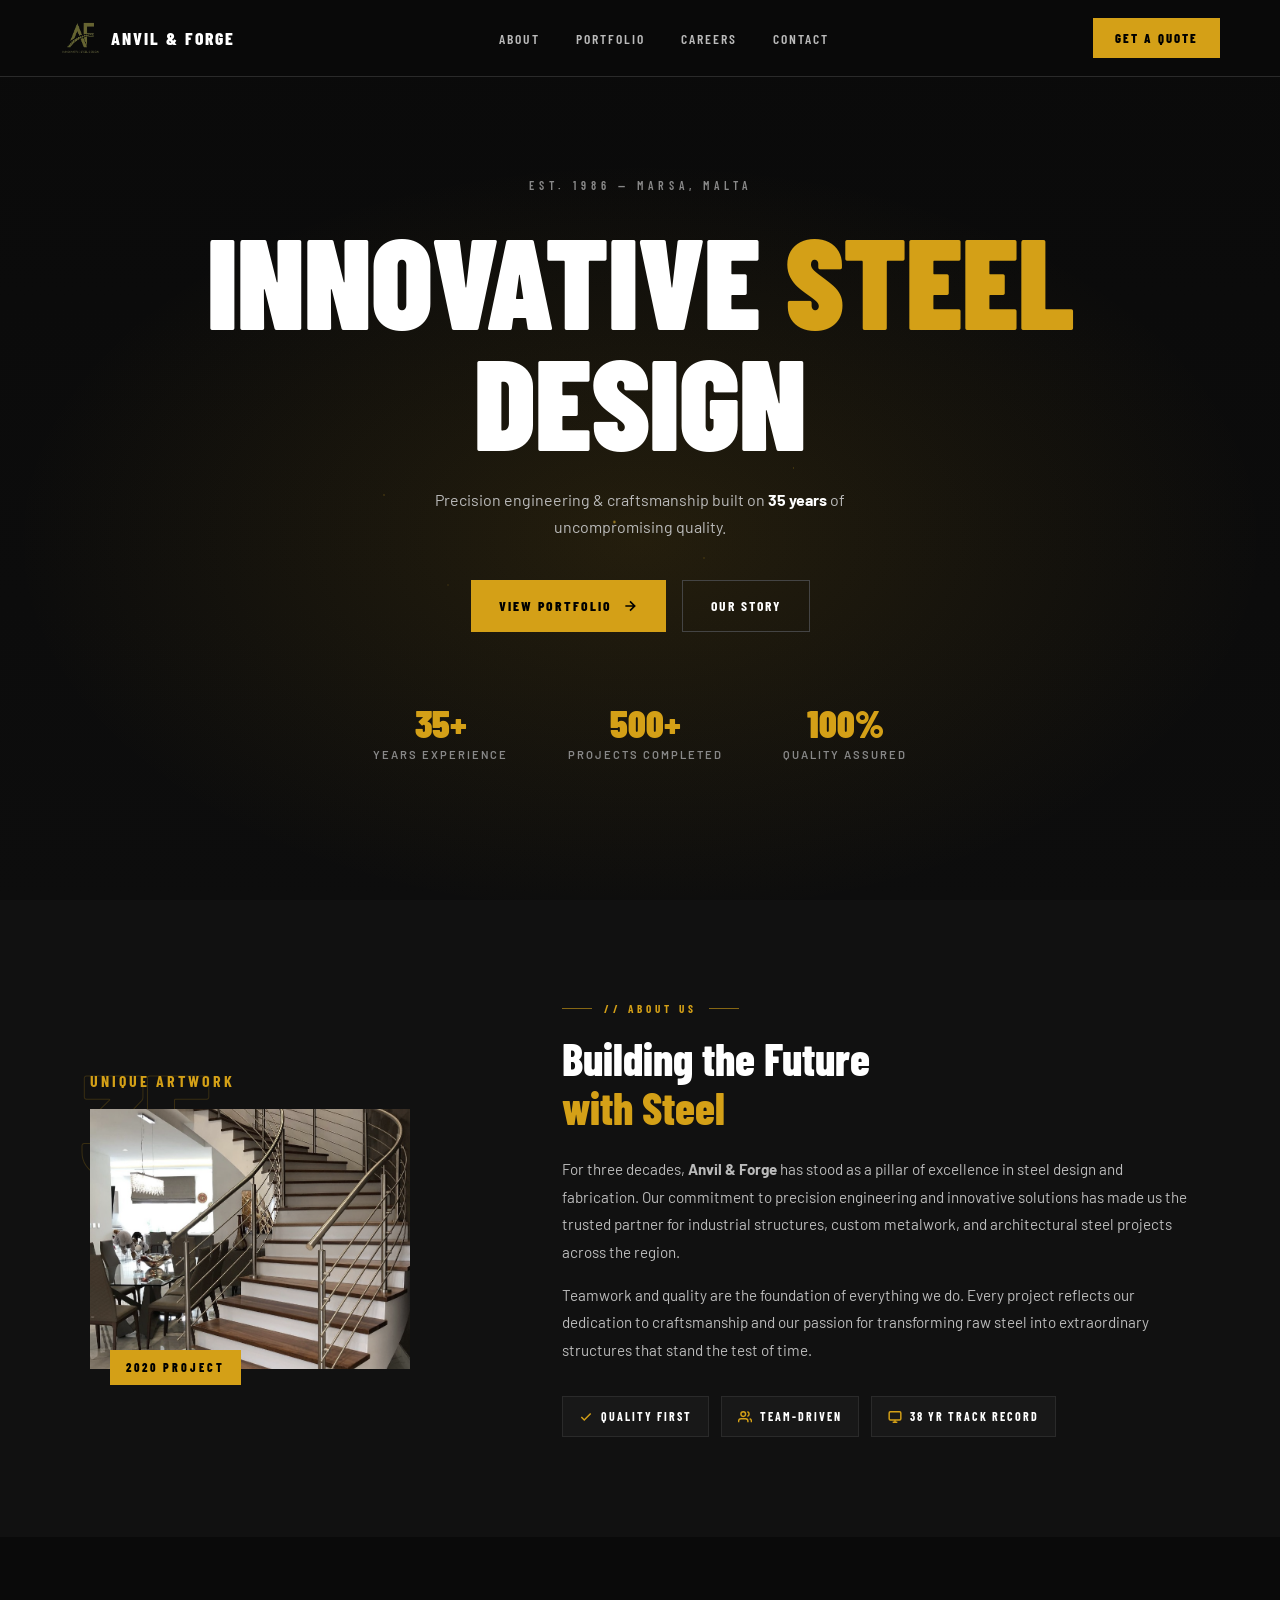
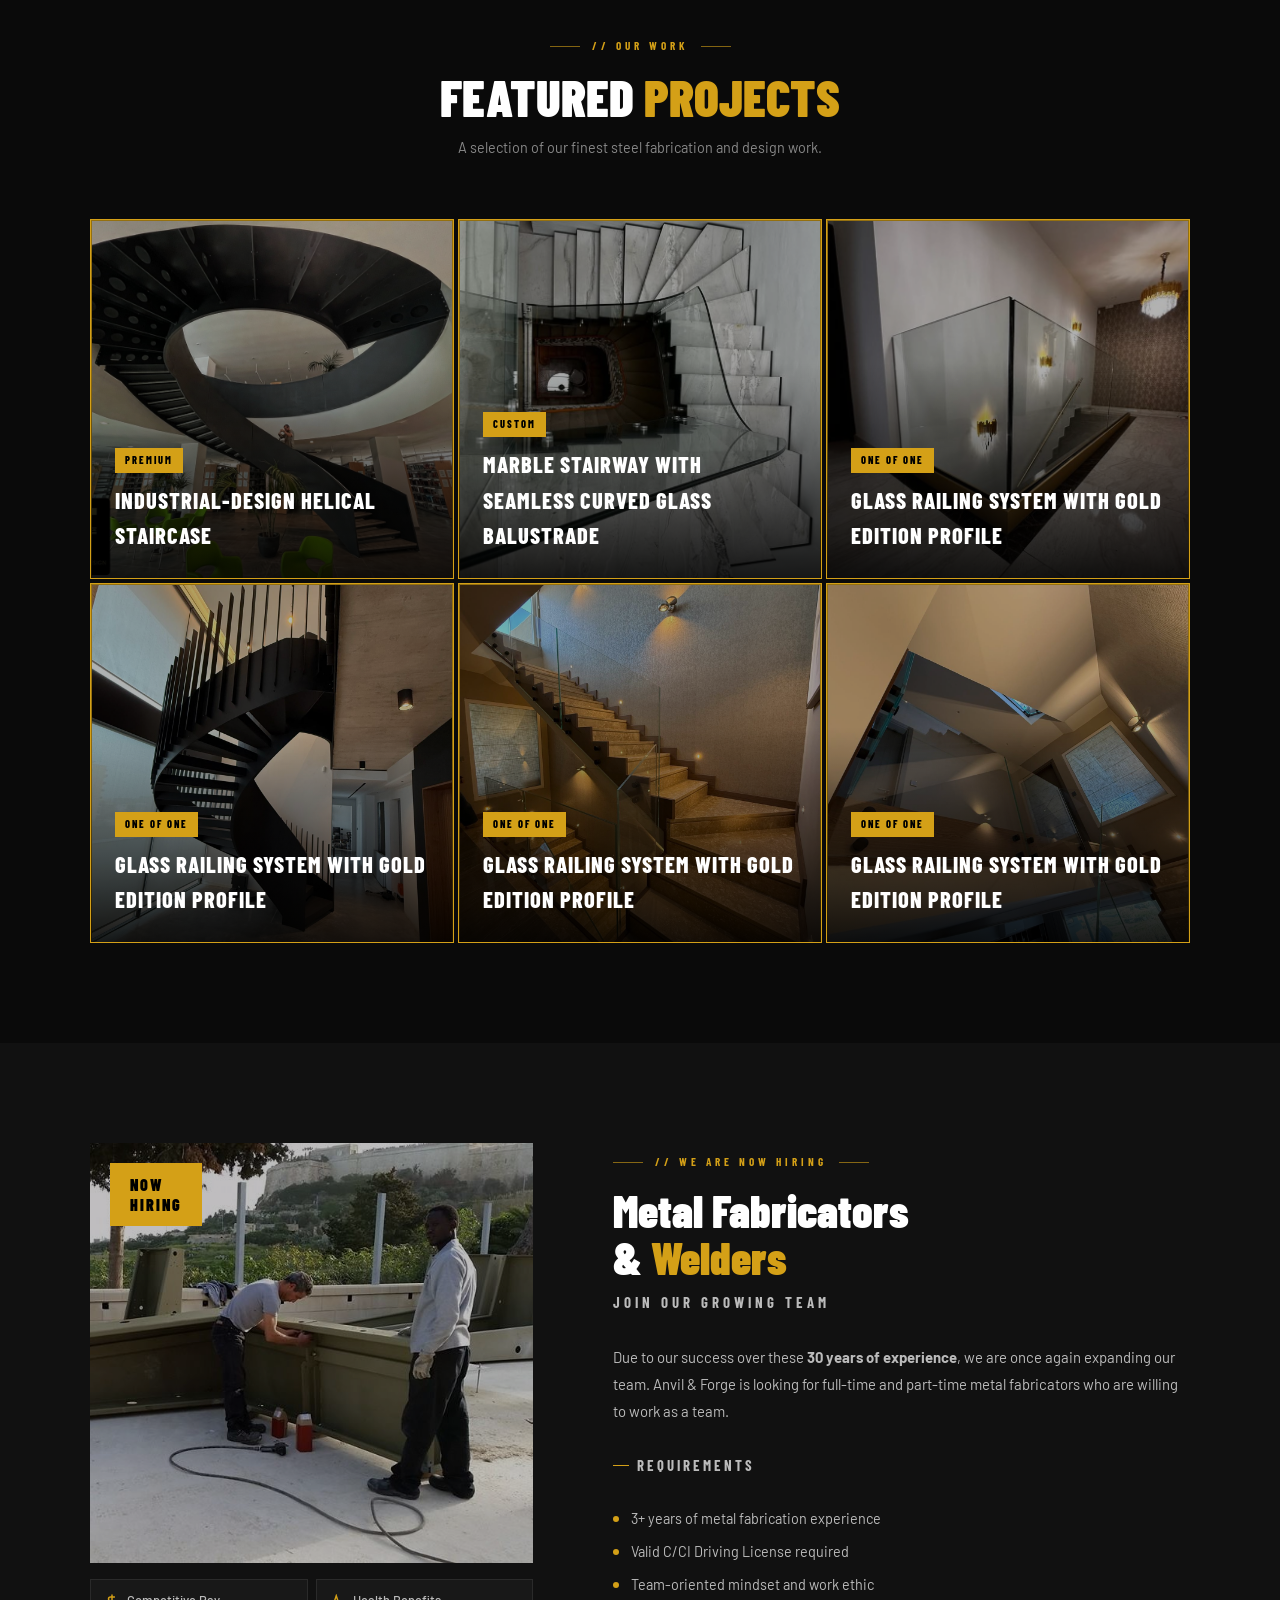
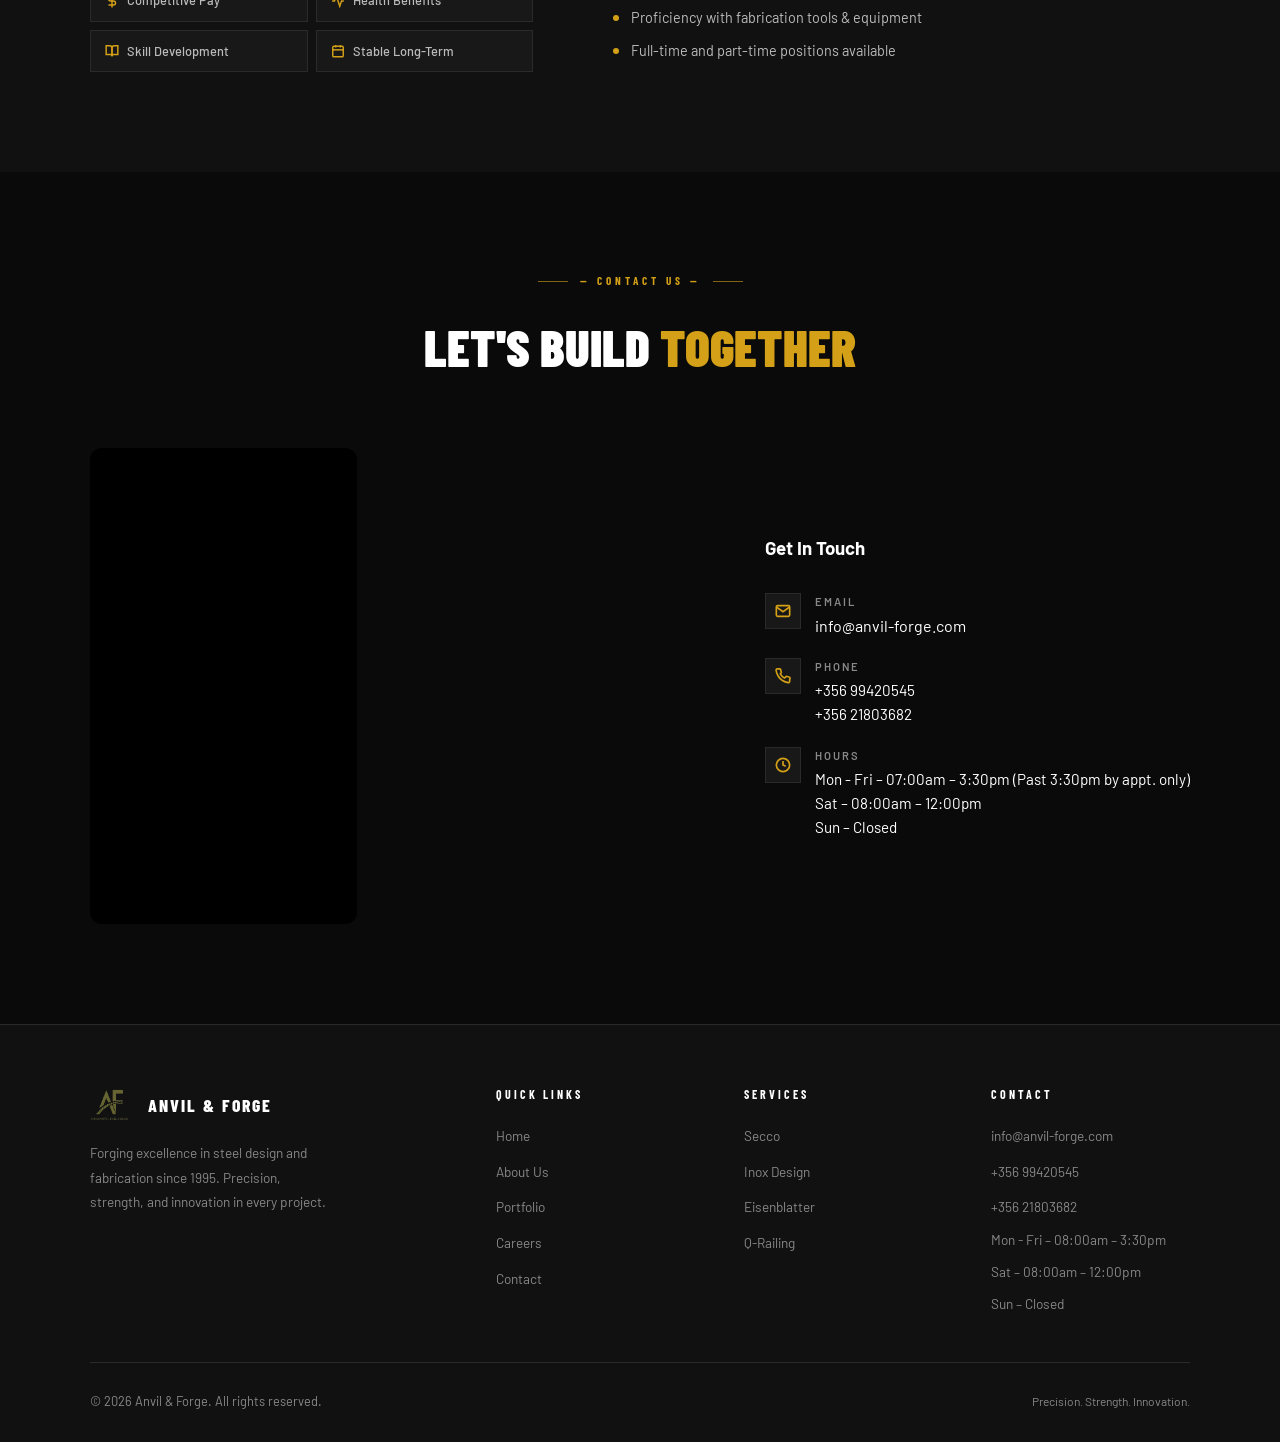
==== anvil-forge.html @ 97417d93 "Primer commit" ====
<!DOCTYPE html>
<html lang="en">
<head>
  <meta charset="UTF-8" />
  <meta name="viewport" content="width=device-width, initial-scale=1.0"/>
  <title>Anvil & Forge</title>
  <link href="https://fonts.googleapis.com/css2?family=Barlow+Condensed:wght@400;600;700;800;900&family=Barlow:wght@300;400;500;600&display=swap" rel="stylesheet"/>
  <link rel="stylesheet" href="styles.css">
   <link rel="icon" type="image/png" href="images/logo2.png"> 
</head>
<body>

<!-- NAV -->
<nav>
  <a href="#" class="nav-logo">
    <img src="images/anvil_pfp.png" alt="Logo" style="height: 40px; width: auto; vertical-align: left; margin-left: 1px;">
    Anvil &amp; Forge
  </a>
  <ul class="nav-links">
    <li><a href="#about">About</a></li>
    <li><a href="#portfolio">Portfolio</a></li>
    <li><a href="#careers">Careers</a></li>
    <li><a href="#contact">Contact</a></li>
  </ul>
  <a href="#contact" class="btn-quote">Get a Quote</a>
</nav>

<!-- HERO -->
<section class="hero" id="home">
  <div class="hero-bg"></div>
  <p class="hero-est">EST. 1986 — MARSA, MALTA</p>  
  <h1>Innovative <span>Steel</span><br>Design</h1>
  <p class="hero-sub">Precision engineering &amp; craftsmanship built on <strong>35 years</strong> of uncompromising quality.</p>
  <div class="hero-ctas">
    <a href="#portfolio" class="btn-primary">
      View Portfolio
      <svg width="16" height="16" viewBox="0 0 24 24" fill="none" stroke="currentColor" stroke-width="2.5"><path d="M5 12h14M12 5l7 7-7 7"/></svg>
    </a>
    <a href="#about" class="btn-secondary">Our Story</a>
  </div>
  <div class="hero-stats">
    <div class="stat">
      <div class="stat-num">35+</div>
      <div class="stat-label">Years Experience</div>
    </div>
    <div class="stat">
      <div class="stat-num">500+</div>
      <div class="stat-label">Projects Completed</div>
    </div>
    <div class="stat">
      <div class="stat-num">100%</div>
      <div class="stat-label">Quality Assured</div>
    </div>
  </div>
</section>

<!-- ABOUT -->
<section class="about" id="about">
  <div class="about-inner">
    <div class="about-left">
      <div class="about-years">35</div>
      <p class="about-label">Unique Artwork</p>
      <div class="about-img-wrap">
        <img src="images/projects/5.jpg" alt="Steel fabrication workshop"/>
        <div class="about-est-badge">2020 Project </div>
      </div>
    </div>
    <div class="about-right">
      <div class="section-tag">// About Us</div>
      <h2>Building the Future<br><span>with Steel</span></h2>
      <p>For three decades, <strong>Anvil &amp; Forge</strong> has stood as a pillar of excellence in steel design and fabrication. Our commitment to precision engineering and innovative solutions has made us the trusted partner for industrial structures, custom metalwork, and architectural steel projects across the region.</p>
      <p>Teamwork and quality are the foundation of everything we do. Every project reflects our dedication to craftsmanship and our passion for transforming raw steel into extraordinary structures that stand the test of time.</p>
      <div class="about-pills">
        <div class="pill">
          <svg width="14" height="14" viewBox="0 0 24 24" fill="none" stroke="currentColor" stroke-width="2.5"><polyline points="20 6 9 17 4 12"/></svg>
          Quality First
        </div>
        <div class="pill">
          <svg width="14" height="14" viewBox="0 0 24 24" fill="none" stroke="currentColor" stroke-width="2.5"><path d="M17 21v-2a4 4 0 0 0-4-4H5a4 4 0 0 0-4 4v2"/><circle cx="9" cy="7" r="4"/><path d="M23 21v-2a4 4 0 0 0-3-3.87M16 3.13a4 4 0 0 1 0 7.75"/></svg>
          Team-Driven
        </div>
        <div class="pill">
          <svg width="14" height="14" viewBox="0 0 24 24" fill="none" stroke="currentColor" stroke-width="2.5"><rect x="2" y="3" width="20" height="14" rx="2"/><path d="M8 21h8M12 17v4"/></svg>
          38 Yr Track Record
        </div>
      </div>
    </div>
  </div>
</section>

<!-- PORTFOLIO -->
<section class="portfolio" id="portfolio">
  <div class="portfolio-header">
    <div class="section-tag" style="justify-content:center;">// Our Work</div>
    <h2>Featured <span>Projects</span></h2>
    <p>A selection of our finest steel fabrication and design work.</p>
  </div>
  <div class="portfolio-grid">

    <div class="port-card">
      <div class="port-card-inner">
        <div class="port-front">
          <img src="images/projects/1.jpg" alt="Industrial Structures"/>
          <div class="port-overlay">
            <span class="port-tag">Premium</span>
            <div class="port-title">Industrial-Design Helical Staircase</div>
          </div>
        </div>
        <div class="port-back">
          <img class="port-back-bg" src="images/projects/1.jpg" alt=""/>
          <span class="port-back-tag">Premium</span>
          <div class="port-back-line"></div>
          <div class="port-back-title">Helical Staircase</div>
          <p class="port-back-desc">Industrial-design helical staircase crafted with precision steel and a brushed finish. Completed in 2022.</p>
        </div>
      </div>
    </div>

    <div class="port-card">
      <div class="port-card-inner">
        <div class="port-front">
          <img src="images/projects/2.jpg" alt="Custom Metalwork"/>
          <div class="port-overlay">
            <span class="port-tag">Custom</span>
            <div class="port-title">Marble Stairway with Seamless Curved Glass Balustrade</div>
          </div>
        </div>
        <div class="port-back">
          <img class="port-back-bg" src="images/projects/2.jpg" alt=""/>
          <span class="port-back-tag">Custom</span>
          <div class="port-back-line"></div>
          <div class="port-back-title">Marble Stairway</div>
          <p class="port-back-desc">Seamless curved glass balustrade paired with a marble stairway. A bespoke piece designed for a private residence.</p>
        </div>
      </div>
    </div>

    <div class="port-card">
      <div class="port-card-inner">
        <div class="port-front">
          <img src="images/projects/3.jpg" alt="Architectural Steel"/>
          <div class="port-overlay">
            <span class="port-tag">One of one</span>
            <div class="port-title">Glass Railing System with Gold Edition Profile</div>
          </div>
        </div>
        <div class="port-back">
          <img class="port-back-bg" src="images/projects/3.jpg" alt=""/>
          <span class="port-back-tag">One of one</span>
          <div class="port-back-line"></div>
          <div class="port-back-title">Gold Edition Railing</div>
          <p class="port-back-desc">Exclusive glass railing system featuring a gold edition profile. One of a kind, designed and fabricated in-house.</p>
        </div>
      </div>
    </div>

    <div class="port-card">
      <div class="port-card-inner">
        <div class="port-front">
          <img src="images/projects/7.jpeg" alt="Architectural Steel"/>
          <div class="port-overlay">
            <span class="port-tag">One of one</span>
            <div class="port-title">Glass Railing System with Gold Edition Profile</div>
          </div>
        </div>
        <div class="port-back">
          <img class="port-back-bg" src="images/projects/7.jpeg" alt=""/>
          <span class="port-back-tag">One of one</span>
          <div class="port-back-line"></div>
          <div class="port-back-title">Gold Edition Railing</div>
          <p class="port-back-desc">Exclusive glass railing system featuring a gold edition profile. One of a kind, designed and fabricated in-house.</p>
        </div>
      </div>
    </div>

    <div class="port-card">
      <div class="port-card-inner">
        <div class="port-front">
          <img src="images/projects/8.jpeg" alt="Architectural Steel"/>
          <div class="port-overlay">
            <span class="port-tag">One of one</span>
            <div class="port-title">Glass Railing System with Gold Edition Profile</div>
          </div>
        </div>
        <div class="port-back">
          <img class="port-back-bg" src="images/projects/8.jpeg" alt=""/>
          <span class="port-back-tag">One of one</span>
          <div class="port-back-line"></div>
          <div class="port-back-title">Gold Edition Railing</div>
          <p class="port-back-desc">Exclusive glass railing system featuring a gold edition profile. One of a kind, designed and fabricated in-house.</p>
        </div>
      </div>
    </div>

    <div class="port-card">
      <div class="port-card-inner">
        <div class="port-front">
          <img src="images/projects/9.jpeg" alt="Architectural Steel"/>
          <div class="port-overlay">
            <span class="port-tag">One of one</span>
            <div class="port-title">Glass Railing System with Gold Edition Profile</div>
          </div>
        </div>
        <div class="port-back">
          <img class="port-back-bg" src="images/projects/9.jpeg" alt=""/>
          <span class="port-back-tag">One of one</span>
          <div class="port-back-line"></div>
          <div class="port-back-title">Gold Edition Railing</div>
          <p class="port-back-desc">Exclusive glass railing system featuring a gold edition profile. One of a kind, designed and fabricated in-house.</p>
        </div>
      </div>
    </div>

  </div>
</section>

<!-- CAREERS -->
<section class="careers" id="careers">
  <div class="careers-inner">
    <div>
      <div class="careers-img-wrap">
        <div class="now-hiring-badge">Now<br>Hiring</div>
        <img src="images/projects/4.jpg" alt="Welding"/>
      </div>
      <div class="careers-perks">
        <div class="perk">
          <svg width="14" height="14" viewBox="0 0 24 24" fill="none" stroke="currentColor" stroke-width="2.5"><line x1="12" y1="1" x2="12" y2="23"/><path d="M17 5H9.5a3.5 3.5 0 0 0 0 7h5a3.5 3.5 0 0 1 0 7H6"/></svg>
          Competitive Pay
        </div>
        <div class="perk">
          <svg width="14" height="14" viewBox="0 0 24 24" fill="none" stroke="currentColor" stroke-width="2.5"><path d="M22 12h-4l-3 9L9 3l-3 9H2"/></svg>
          Health Benefits
        </div>
        <div class="perk">
          <svg width="14" height="14" viewBox="0 0 24 24" fill="none" stroke="currentColor" stroke-width="2.5"><path d="M2 3h6a4 4 0 0 1 4 4v14a3 3 0 0 0-3-3H2z"/><path d="M22 3h-6a4 4 0 0 0-4 4v14a3 3 0 0 1 3-3h7z"/></svg>
          Skill Development
        </div>
        <div class="perk">
          <svg width="14" height="14" viewBox="0 0 24 24" fill="none" stroke="currentColor" stroke-width="2.5"><rect x="3" y="4" width="18" height="18" rx="2"/><line x1="16" y1="2" x2="16" y2="6"/><line x1="8" y1="2" x2="8" y2="6"/><line x1="3" y1="10" x2="21" y2="10"/></svg>
          Stable Long-Term
        </div>
      </div>
    </div>
    <div class="careers-right">
      <div class="section-tag">// We Are Now Hiring</div>
      <h2>Metal Fabricators<br>&amp; <span>Welders</span></h2>
      <p class="careers-sub">Join Our Growing Team</p>
      <p>Due to our success over these <strong>30 years of experience</strong>, we are once again expanding our team. Anvil &amp; Forge is looking for full-time and part-time metal fabricators who are willing to work as a team.</p>
      <p class="req-title">Requirements</p>
      <ul class="req-list">
        <li>3+ years of metal fabrication experience</li>
        <li>Valid C/CI Driving License required</li>
        <li>Team-oriented mindset and work ethic</li>
        <li>Proficiency with fabrication tools &amp; equipment</li>
        <li>Full-time and part-time positions available</li>
      </ul>
    </div>
  </div>
</section>

<!-- CONTACT -->
<section class="contact" id="contact">
  <div class="contact-header">
    <div class="section-tag" style="justify-content:center;">— Contact Us —</div>
    <h2>Let's Build <span>Together</span></h2>
  </div>
  <div class="contact-inner">
    <div class="contact-img-wrap">
      <div style="background-color:#000; border-radius:12px; overflow:hidden; width:267px; height:476px;">
        <iframe src="https://www.facebook.com/plugins/video.php?height=476&href=https%3A%2F%2Fwww.facebook.com%2Finnovativesteeldesign%2Fvideos%2F1361359521542701%2F&show_text=false&width=267&t=0"
          width="267" height="476"
          style="border:none;overflow:hidden;display:block;"
          scrolling="no" frameborder="0"
          allowfullscreen="true"
          allow="autoplay; clipboard-write; encrypted-media; picture-in-picture; web-share">
        </iframe>
      </div>
    </div>

    <div class="location">
      <iframe src="https://www.google.com/maps/embed?pb=!1m18!1m12!1m3!1d3233.099924866024!2d14.493805775763667!3d35.87106801952251!2m3!1f0!2f0!3f0!3m2!1i1024!2i768!4f13.1!3m3!1m2!1s0x130e5aeb501653ad%3A0xe73991076f872636!2sAnvil%20%26%20forge!5e0!3m2!1ses!2ses!4v1776933687956!5m2!1ses!2ses"
        allowfullscreen="" loading="lazy" referrerpolicy="no-referrer-when-downgrade">
      </iframe>
    </div>

    <div class="contact-left">
      <h3>Get In Touch</h3>
      <div class="contact-items">

        <div class="contact-item">
          <div class="contact-icon">
            <svg width="16" height="16" viewBox="0 0 24 24" fill="none" stroke="currentColor" stroke-width="2.5"><path d="M4 4h16c1.1 0 2 .9 2 2v12c0 1.1-.9 2-2 2H4c-1.1 0-2-.9-2-2V6c0-1.1.9-2 2-2z"/><polyline points="22,6 12,13 2,6"/></svg>
          </div>
          <div>
            <div class="contact-detail-label">Email</div>
            <a href="mailto:info@anvil-forge.com" style="color:inherit; text-decoration:none;">info@anvil-forge.com</a>
          </div>
        </div>

        <div class="contact-item">
          <div class="contact-icon">
            <svg width="16" height="16" viewBox="0 0 24 24" fill="none" stroke="currentColor" stroke-width="2.5"><path d="M22 16.92v3a2 2 0 0 1-2.18 2 19.79 19.79 0 0 1-8.63-3.07A19.5 19.5 0 0 1 4.69 12a19.79 19.79 0 0 1-3.07-8.67A2 2 0 0 1 3.6 1.2h3a2 2 0 0 1 2 1.72c.127.96.361 1.903.7 2.81a2 2 0 0 1-.45 2.11L7.91 8.78a16 16 0 0 0 6.29 6.29l1.85-1.85a2 2 0 0 1 2.11-.45c.907.339 1.85.573 2.81.7A2 2 0 0 1 22 16.92z"/></svg>
          </div>
          <div>
            <div class="contact-detail-label">Phone</div>
            <div class="contact-detail-val">+356 99420545</div>
            <div class="contact-detail-val">+356 21803682</div>
          </div>
        </div>

        <div class="contact-item">
          <div class="contact-icon">
            <svg width="16" height="16" viewBox="0 0 24 24" fill="none" stroke="currentColor" stroke-width="2.5"><circle cx="12" cy="12" r="10"/><polyline points="12 6 12 12 16 14"/></svg>
          </div>
          <div>
            <div class="contact-detail-label">Hours</div>
            <div class="contact-detail-val">
              <p>Mon - Fri – 07:00am – 3:30pm <span style="white-space:nowrap;">(Past 3:30pm by appt. only)</span></p>
              <p>Sat – 08:00am – 12:00pm</p>
              <p>Sun – Closed</p>
            </div>
          </div>
        </div>

      </div>
    </div>
  </div>
</section>

<!-- FOOTER -->
<footer>
  <div class="footer-grid">
    <div class="footer-brand">
      <a href="#" class="nav-logo">
        <img src="images/anvil_pfp.png" alt="Logo" style="height: 40px; width: auto; vertical-align: middle; margin-right: 8px;">
        Anvil &amp; Forge
      </a>
      <p>Forging excellence in steel design and fabrication since 1995. Precision, strength, and innovation in every project.</p>
    </div>
    <div class="footer-col">
      <h4>Quick Links</h4>
      <ul>
        <li><a href="#home">Home</a></li>
        <li><a href="#about">About Us</a></li>
        <li><a href="#portfolio">Portfolio</a></li>
        <li><a href="#careers">Careers</a></li>
        <li><a href="#contact">Contact</a></li>
      </ul>
    </div>
    <div class="footer-col">
      <h4>Services</h4>
      <ul>
        <li><a href="https://www.seccosistemi.com/it/" target="_blank">Secco</a></li>
        <li><a href="https://www.inoxdesign.eu/en/" target="_blank">Inox Design</a></li>
        <li><a href="https://www.eisenblaetter.de/en/" target="_blank">Eisenblatter</a></li>
        <li><a href="https://q-railing.com/es-es/" target="_blank">Q-Railing</a></li>
      </ul>
    </div>
    <div class="footer-col">
      <h4>Contact</h4>
      <ul>
        <li><a href="mailto:info@anvil-forge.com">info@anvil-forge.com</a></li>
        <li><a href="tel:99420545">+356 99420545</a></li>
        <li><a href="tel:21803682">+356 21803682</a></li>
        <p style="color:var(--gray); font-size:.85rem;">Mon - Fri – 08:00am – 3:30pm</p>
        <p style="color:var(--gray); font-size:.85rem;">Sat – 08:00am – 12:00pm</p>
        <p style="color:var(--gray); font-size:.85rem;">Sun – Closed</p>
      </ul>
    </div>
  </div>
  <div class="footer-bottom">
    <p>© 2026 Anvil &amp; Forge. All rights reserved.</p>
    <p style="color:var(--gray); font-size:.75rem;">Precision. Strength. Innovation.</p>
  </div>
</footer>

</body>
</html>
---- styles.css ----
*, *::before, *::after { box-sizing: border-box; margin: 0; padding: 0; }

    :root {
      --gold: #D4A017;
      --gold-light: #F0BB30;
      --bg: #0A0A0A;
      --bg2: #111111;
      --bg3: #181818;
      --white: #FFFFFF;
      --gray: #888888;
      --gray-light: #BBBBBB;
      --border: #2A2A2A;
    }

    html { scroll-behavior: smooth; }

    body {
      background: var(--bg);
      color: var(--white);
      font-family: 'Barlow', sans-serif;
      font-weight: 400;
      line-height: 1.6;
      overflow-x: hidden;
    }

    /* ── NAV ── */
    nav {
      position: fixed;
      top: 0; left: 0; right: 0;
      z-index: 100;
      display: flex;
      align-items: center;
      justify-content: space-between;
      padding: 18px 60px;
      background: rgba(10,10,10,0.92);
      backdrop-filter: blur(12px);
      border-bottom: 1px solid var(--border);
    }
    .nav-logo {
      display: flex;
      align-items: center;
      gap: 10px;
      font-family: 'Barlow Condensed', sans-serif;
      font-weight: 800;
      font-size: 1.1rem;
      letter-spacing: 2px;
      text-transform: uppercase;
      color: var(--white);
      text-decoration: none;
    }
    .nav-logo svg { color: var(--gold); }
    .nav-links {
      display: flex;
      align-items: center;
      gap: 36px;
      list-style: none;
    }
    .nav-links a {
      font-family: 'Barlow Condensed', sans-serif;
      font-size: 0.85rem;
      font-weight: 600;
      letter-spacing: 2px;
      text-transform: uppercase;
      color: var(--gray-light);
      text-decoration: none;
      transition: color .2s;
    }
    .nav-links a:hover { color: var(--gold); }
    .btn-quote {
      background: var(--gold);
      color: #000;
      font-family: 'Barlow Condensed', sans-serif;
      font-weight: 800;
      font-size: 0.8rem;
      letter-spacing: 2px;
      text-transform: uppercase;
      padding: 10px 22px;
      border: none;
      cursor: pointer;
      text-decoration: none;
      transition: background .2s, transform .15s;
    }
    .btn-quote:hover { background: var(--gold-light); transform: translateY(-1px); }

    /* ── HERO ── */
    .hero {
      position: relative;
      min-height: 100vh;
      display: flex;
      flex-direction: column;
      align-items: center;
      justify-content: center;
      text-align: center;
      padding: 120px 40px 80px;
      overflow: hidden;
    }
    .hero-bg {
      position: absolute;
      inset: 0;
      background:
        radial-gradient(ellipse 70% 60% at 50% 60%, rgba(212,160,23,0.12) 0%, transparent 70%),
        linear-gradient(180deg, #0a0a0a 0%, #0d0d0d 100%);
    }
    /* sparks / decorative lines */
    .hero-bg::after {
      content: '';
      position: absolute;
      inset: 0;
      background-image:
        radial-gradient(circle 1px at 30% 55%, rgba(212,160,23,.5) 0%, transparent 100%),
        radial-gradient(circle 1px at 55% 62%, rgba(212,160,23,.4) 0%, transparent 100%),
        radial-gradient(circle 2px at 48% 58%, rgba(255,200,50,.7) 0%, transparent 100%),
        radial-gradient(circle 1px at 35% 65%, rgba(212,160,23,.3) 0%, transparent 100%),
        radial-gradient(circle 1px at 62% 52%, rgba(212,160,23,.4) 0%, transparent 100%);
      animation: sparks 3s ease-in-out infinite alternate;
    }
    @keyframes sparks {
      from { opacity: .6; }
      to   { opacity: 1; }
    }
    .hero-est {
      position: relative;
      font-family: 'Barlow Condensed', sans-serif;
      font-size: 0.75rem;
      font-weight: 600;
      letter-spacing: 5px;
      text-transform: uppercase;
      color: var(--gray);
      margin-bottom: 24px;
    }
    .hero h1 {
      position: relative;
      font-family: 'Barlow Condensed', sans-serif;
      font-weight: 900;
      font-size: clamp(4rem, 10vw, 8rem);
      line-height: .95;
      text-transform: uppercase;
      letter-spacing: -1px;
      margin-bottom: 24px;
    }
    .hero h1 span { color: var(--gold); }
    .hero-sub {
      position: relative;
      max-width: 420px;
      font-size: 1rem;
      color: var(--gray-light);
      line-height: 1.7;
      margin-bottom: 40px;
    }
    .hero-sub strong { color: var(--white); }
    .hero-ctas {
      position: relative;
      display: flex;
      gap: 16px;
      flex-wrap: wrap;
      justify-content: center;
    }
    .btn-primary {
      display: inline-flex;
      align-items: center;
      gap: 10px;
      background: var(--gold);
      color: #000;
      font-family: 'Barlow Condensed', sans-serif;
      font-weight: 800;
      font-size: 0.85rem;
      letter-spacing: 2px;
      text-transform: uppercase;
      padding: 14px 28px;
      text-decoration: none;
      transition: background .2s, transform .15s;
    }
    .btn-primary:hover { background: var(--gold-light); transform: translateY(-2px); }
    .btn-secondary {
      display: inline-flex;
      align-items: center;
      gap: 10px;
      background: transparent;
      color: var(--white);
      font-family: 'Barlow Condensed', sans-serif;
      font-weight: 700;
      font-size: 0.85rem;
      letter-spacing: 2px;
      text-transform: uppercase;
      padding: 14px 28px;
      border: 1px solid #444;
      text-decoration: none;
      transition: border-color .2s, color .2s;
    }
    .btn-secondary:hover { border-color: var(--gold); color: var(--gold); }
    .hero-stats {
      position: relative;
      display: flex;
      gap: 60px;
      margin-top: 72px;
      flex-wrap: wrap;
      justify-content: center;
    }
    .stat { text-align: center; }
    .stat-num {
      font-family: 'Barlow Condensed', sans-serif;
      font-size: 2.4rem;
      font-weight: 900;
      color: var(--gold);
      line-height: 1;
    }
    .stat-label {
      font-size: 0.7rem;
      font-weight: 600;
      letter-spacing: 2px;
      text-transform: uppercase;
      color: var(--gray);
      margin-top: 4px;
    }

    /* ── SECTION HELPERS ── */
    section { padding: 100px 60px; }
    .section-tag {
      font-family: 'Barlow Condensed', sans-serif;
      font-size: 0.7rem;
      font-weight: 700;
      letter-spacing: 4px;
      text-transform: uppercase;
      color: var(--gold);
      display: flex;
      align-items: center;
      gap: 12px;
      margin-bottom: 16px;
    }
    .section-tag::before,
    .section-tag::after {
      content: '';
      display: block;
      width: 30px;
      height: 1px;
      background: var(--gold);
      opacity: .6;
    }

    /* ── ABOUT ── */
    .about { background: var(--bg2); }
    .about-inner {
      max-width: 1100px;
      margin: 0 auto;
      display: grid;
      grid-template-columns: 1fr 1.6fr;
      gap: 80px;
      align-items: center;
    }
    .about-left { position: relative; }
    .about-years {
      font-family: 'Barlow Condensed', sans-serif;
      font-size: 9rem;
      font-weight: 900;
      color: transparent;
      -webkit-text-stroke: 1px var(--gold);
      opacity: .2;
      line-height: 1;
      position: absolute;
      top: -20px;
      left: -10px;
    }
    .about-label {
      font-family: 'Barlow Condensed', sans-serif;
      font-size: 1rem;
      font-weight: 700;
      letter-spacing: 3px;
      text-transform: uppercase;
      color: var(--gold);
      position: relative;
      z-index: 1;
    }
    .about-img-wrap {
      margin-top: 16px;
      position: relative;
      z-index: 1;
    }
    .about-img-wrap img {
      width: 100%;
      max-width: 320px;
      height: 260px;
      object-fit: cover;
      filter: grayscale(30%);
      display: block;
    }
    .about-est-badge {
      position: absolute;
      bottom: -16px;
      left: 20px;
      background: var(--gold);
      color: #000;
      font-family: 'Barlow Condensed', sans-serif;
      font-weight: 800;
      font-size: 0.75rem;
      letter-spacing: 3px;
      text-transform: uppercase;
      padding: 8px 16px;
    }
    .about-right h2 {
      font-family: 'Barlow Condensed', sans-serif;
      font-size: 2.8rem;
      font-weight: 800;
      line-height: 1.1;
      margin-bottom: 24px;
    }
    .about-right h2 span { color: var(--gold); }
    .about-right p {
      color: var(--gray-light);
      font-size: 0.95rem;
      margin-bottom: 16px;
      line-height: 1.8;
    }
    .about-pills {
      display: flex;
      gap: 12px;
      margin-top: 32px;
      flex-wrap: wrap;
    }
    .pill {
      display: flex;
      align-items: center;
      gap: 8px;
      background: var(--bg3);
      border: 1px solid var(--border);
      padding: 10px 16px;
      font-family: 'Barlow Condensed', sans-serif;
      font-size: 0.75rem;
      font-weight: 700;
      letter-spacing: 2px;
      text-transform: uppercase;
      color: var(--white);
    }
    .pill svg { color: var(--gold); flex-shrink: 0; }

    /* ── PORTFOLIO ── */
    .portfolio { background: var(--bg); }
    .portfolio-header {
      text-align: center;
      max-width: 600px;
      margin: 0 auto 60px;
    }
    .portfolio-header h2 {
      font-family: 'Barlow Condensed', sans-serif;
      font-size: 3.2rem;
      font-weight: 900;
      line-height: 1;
      text-transform: uppercase;
    }
    .portfolio-header h2 span { color: var(--gold); }
    .portfolio-header p {
      color: var(--gray);
      font-size: 0.9rem;
      margin-top: 14px;
    }
    .portfolio-grid {
      max-width: 1100px;
      margin: 0 auto;
      display: grid;
      grid-template-columns: repeat(3, 1fr);
      gap: 2px;
    }

   /* ── PORTFOLIO ── */
.portfolio { background: var(--bg); }
.portfolio-header {
  text-align: center;
  max-width: 600px;
  margin: 0 auto 60px;
}
.portfolio-header h2 {
  font-family: 'Barlow Condensed', sans-serif;
  font-size: 3.2rem;
  font-weight: 900;
  line-height: 1;
  text-transform: uppercase;
}
.portfolio-header h2 span { color: var(--gold); }
.portfolio-header p {
  color: var(--gray);
  font-size: 0.9rem;
  margin-top: 14px;
}
.portfolio-grid {
  max-width: 1100px;
  margin: 0 auto;
  display: grid;
  grid-template-columns: repeat(3, 1fr);
  gap: 4px;
}

/* Flip card */
.port-card {
  position: relative;
  cursor: pointer;
  perspective: 1000px;
  height: 360px;
}
.port-card-inner {
  width: 100%;
  height: 100%;
  transition: transform 0.8s ease;
  transform-style: preserve-3d;
}
.port-card:hover .port-card-inner {
  transform: rotateY(180deg);
}

.port-front,
.port-back {
  position: absolute;
  overflow: hidden;
  inset: 0;
  backface-visibility: hidden;
  -webkit-backface-visibility: hidden;
  border: 1px solid var(--gold);
}

.port-back-bg {
  position: absolute;
  inset: 0;
  width: 100%;
  height: 100%;
  object-fit: cover;
  opacity: 0.08; /* ajusta este valor a tu gusto */
  z-index: 0;
}

.port-back-tag,
.port-back-line,
.port-back-title,
.port-back-desc {
  position: relative;
  z-index: 1;
}

/* Cara delantera */
.port-front img {
  width: 100%;
  height: 360px;
  object-fit: cover;
  display: block;
  filter: brightness(.7);
  transition: filter .4s;
  border: 1px solid var(--gold);
}
.port-card:hover .port-front img { filter: brightness(.85); }
.port-overlay {
  position: absolute;
  inset: 0;
  background: linear-gradient(to top, rgba(0,0,0,.85) 0%, transparent 60%);
  display: flex;
  flex-direction: column;
  justify-content: flex-end;
  padding: 24px;
}
.port-tag {
  display: inline-block;
  background: var(--gold);
  color: #000;
  font-family: 'Barlow Condensed', sans-serif;
  font-size: 0.65rem;
  font-weight: 800;
  letter-spacing: 2px;
  text-transform: uppercase;
  padding: 4px 10px;
  margin-bottom: 10px;
  align-self: flex-start;
}
.port-title {
  font-family: 'Barlow Condensed', sans-serif;
  font-size: 1.4rem;
  font-weight: 800;
  text-transform: uppercase;
  letter-spacing: 1px;
}

/* Cara trasera */
.port-back {
  transform: rotateY(180deg);
  background: var(--bg3);
  border: 1px solid var(--border);
  display: flex;
  flex-direction: column;
  justify-content: center;
  align-items: center;
  padding: 32px;
  text-align: center;
  gap: 16px;
}
.port-back-tag {
  background: var(--gold);
  color: #000;
  font-family: 'Barlow Condensed', sans-serif;
  font-size: 0.65rem;
  font-weight: 800;
  letter-spacing: 2px;
  text-transform: uppercase;
  padding: 4px 10px;
}
.port-back-line {
  width: 40px;
  height: 2px;
  background: var(--gold);
}
.port-back-title {
  font-family: 'Barlow Condensed', sans-serif;
  font-size: 1.6rem;
  font-weight: 900;
  text-transform: uppercase;
  letter-spacing: 1px;
  color: var(--white);
}
.port-back-desc {
  font-size: 0.88rem;
  color: var(--gray-light);
  line-height: 1.7;
}

    /* ── CAREERS ── */
    .careers {
      background: var(--bg2);
    }
    .careers-inner {
      max-width: 1100px;
      margin: 0 auto;
      display: grid;
      grid-template-columns: 1fr 1.3fr;
      gap: 80px;
      align-items: center;
    }
    .careers-img-wrap { position: relative; }
    .now-hiring-badge {
      position: absolute;
      top: 20px;
      left: 20px;
      background: var(--gold);
      color: #000;
      font-family: 'Barlow Condensed', sans-serif;
      font-weight: 900;
      font-size: 1rem;
      letter-spacing: 2px;
      text-transform: uppercase;
      padding: 12px 20px;
      line-height: 1.2;
      z-index: 2;
    }
    .careers-img-wrap img {
      width: 100%;
      height: 420px;
      object-fit: cover;
      display: block;
      filter: brightness(.75);
    }
    .careers-perks {
      display: grid;
      grid-template-columns: 1fr 1fr;
      gap: 8px;
      margin-top: 16px;
    }
    .perk {
      display: flex;
      align-items: center;
      gap: 8px;
      background: var(--bg3);
      border: 1px solid var(--border);
      padding: 10px 14px;
      font-size: 0.8rem;
      font-weight: 500;
      color: var(--gray-light);
    }
    .perk svg { color: var(--gold); flex-shrink: 0; }
    .careers-right h2 {
      font-family: 'Barlow Condensed', sans-serif;
      font-size: 2.8rem;
      font-weight: 900;
      line-height: 1.05;
      margin-bottom: 8px;
    }
    .careers-right h2 span { color: var(--gold); }
    .careers-sub {
      font-family: 'Barlow Condensed', sans-serif;
      font-size: 0.75rem;
      font-weight: 700;
      letter-spacing: 4px;
      text-transform: uppercase;
      color: var(--gold);
      margin-bottom: 20px;
    }
    .careers-right p { color: var(--gray-light); font-size: 0.93rem; line-height: 1.8; margin-bottom: 28px; }
    .req-title {
      font-family: 'Barlow Condensed', sans-serif;
      font-size: 0.75rem;
      font-weight: 700;
      letter-spacing: 3px;
      text-transform: uppercase;
      color: var(--gold);
      display: flex;
      align-items: center;
      gap: 8px;
      margin-bottom: 16px;
    }
    .req-title::before { content: ''; width: 16px; height: 1px; background: var(--gold); }
    .req-list { list-style: none; display: flex; flex-direction: column; gap: 10px; }
    .req-list li {
      display: flex;
      align-items: center;
      gap: 12px;
      font-size: 0.9rem;
      color: var(--gray-light);
    }
    .req-list li::before {
      content: '';
      width: 6px;
      height: 6px;
      background: var(--gold);
      border-radius: 50%;
      flex-shrink: 0;
    }

    /* ── CONTACT ── */
    .contact { background: var(--bg); }
    .contact-header {
      text-align: center;
      margin-bottom: 60px;
    }
    .contact-header h2 {
      font-family: 'Barlow Condensed', sans-serif;
      font-size: 3.2rem;
      font-weight: 900;
      text-transform: uppercase;
    }
    .contact-header h2 span { color: var(--gold); }
    .contact-inner {
  max-width: 1100px; /* más ancho para caber los 3 elementos */
  margin: 0 auto;
  display: grid;
  grid-template-columns: 267px 1fr 1fr; /* video | mapa | info */
  gap: 40px;
  align-items: center;
}

.location iframe {
  width: 100%;
  height: 476px; /* misma altura que el video */
  border: 0;
  border-radius: 12px;
  display: block;
}

.contact-left {
  display: flex;
  flex-direction: column;
  justify-content: center;
}

.contact-left h3 {
  margin-bottom: 30px;
}
    .contact-items { display: flex; flex-direction: column; gap: 20px; }
    .contact-item { display: flex; align-items: flex-start; gap: 14px; }
    .contact-icon {
      width: 36px;
      height: 36px;
      background: var(--bg3);
      border: 1px solid var(--border);
      display: flex;
      align-items: center;
      justify-content: center;
      flex-shrink: 0;
    }
    .contact-icon svg { color: var(--gold); }
    .contact-detail-label {
      font-size: 0.7rem;
      font-weight: 600;
      letter-spacing: 2px;
      text-transform: uppercase;
      color: var(--gray);
      margin-bottom: 2px;
    }
    .contact-detail-val { 
      font-size: 0.95rem; color: var(--white); 
      white-space: nowrap;
    }
    .contact-img-wrap { position: relative; }
    .contact-img-wrap img {
      width: 100%;
      height: 360px;
      object-fit: cover;
      display: block;
      filter: brightness(.6);
    }
    .contact-quote {
      position: absolute;
      bottom: 0; left: 0; right: 0;
      background: rgba(0,0,0,.75);
      padding: 20px 24px;
      border-left: 3px solid var(--gold);
    }
    .contact-quote p {
      font-style: italic;
      font-size: 0.85rem;
      color: var(--gray-light);
      margin-bottom: 8px;
      line-height: 1.6;
    }
    .contact-quote span {
      font-family: 'Barlow Condensed', sans-serif;
      font-size: 0.7rem;
      font-weight: 700;
      letter-spacing: 3px;
      text-transform: uppercase;
      color: var(--gold);
    }

    /* ── FOOTER ── */
    footer {
      background: var(--bg2);
      border-top: 1px solid var(--border);
      padding: 60px 60px 30px;
    }
    .footer-grid {
      max-width: 1100px;
      margin: 0 auto;
      display: grid;
      grid-template-columns: 1.8fr 1fr 1fr 1fr;
      gap: 48px;
      padding-bottom: 48px;
      border-bottom: 1px solid var(--border);
    }
    .footer-brand .nav-logo { margin-bottom: 16px; display: inline-flex; }
    .footer-brand p { font-size: 0.85rem; color: var(--gray); line-height: 1.8; max-width: 240px; }
    .footer-col h4 {
      font-family: 'Barlow Condensed', sans-serif;
      font-size: 0.75rem;
      font-weight: 700;
      letter-spacing: 3px;
      text-transform: uppercase;
      color: var(--white);
      margin-bottom: 18px;
    }
    .footer-col ul { list-style: none; display: flex; flex-direction: column; gap: 10px; }
    .footer-col a {
      font-size: 0.85rem;
      color: var(--gray);
      text-decoration: none;
      transition: color .2s;
    }
    .footer-col a:hover { color: var(--gold); }
    .footer-bottom {
      max-width: 1100px;
      margin: 0 auto;
      display: flex;
      justify-content: space-between;
      align-items: center;
      padding-top: 28px;
    }
    .footer-bottom p { font-size: 0.8rem; color: var(--gray); }

    /* ── RESPONSIVE ── */
    @media (max-width: 900px) {
      nav { padding: 16px 24px; }
      .nav-links { display: none; }
      section { padding: 70px 24px; }
      .about-inner,
      .careers-inner,
      .contact-inner,
      .portfolio-grid { grid-template-columns: 1fr; }
      .portfolio-grid { gap: 2px; }
      .footer-grid { grid-template-columns: 1fr 1fr; }
      .hero { padding: 120px 24px 60px; }
    }
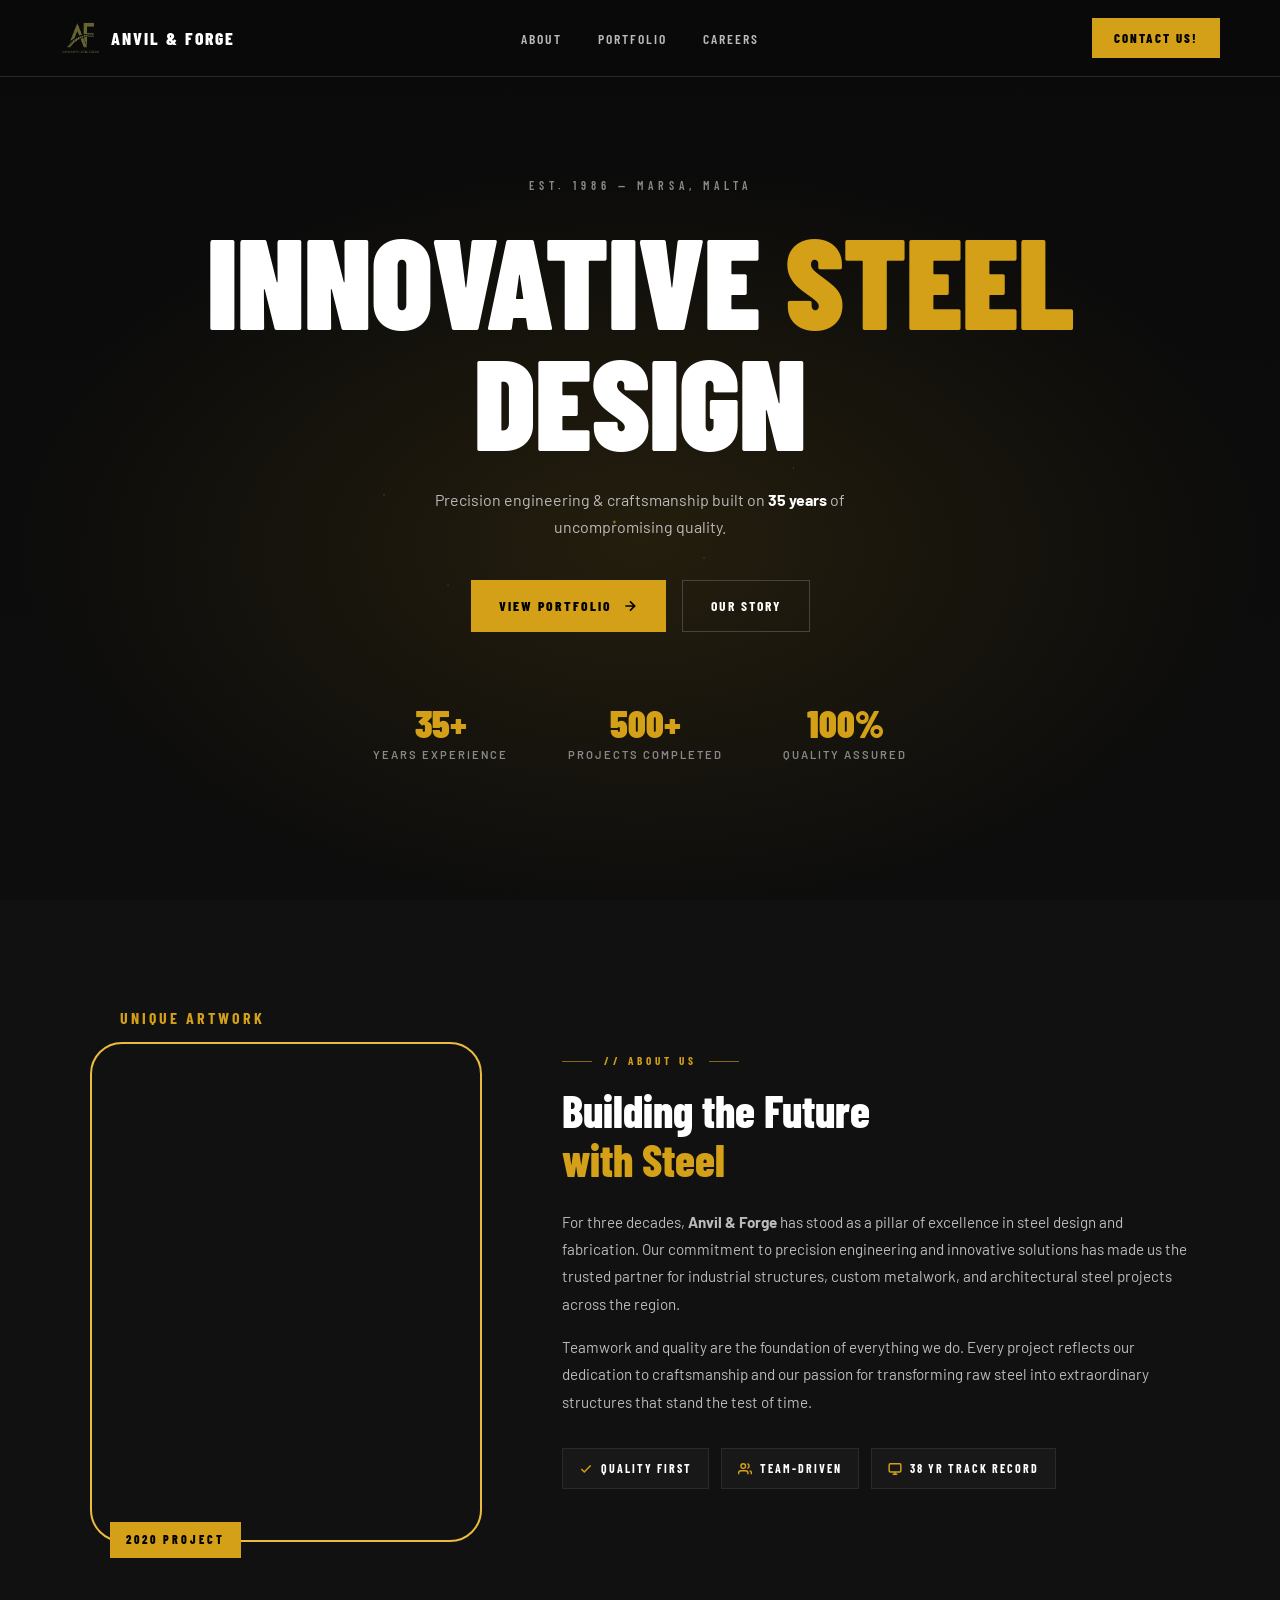
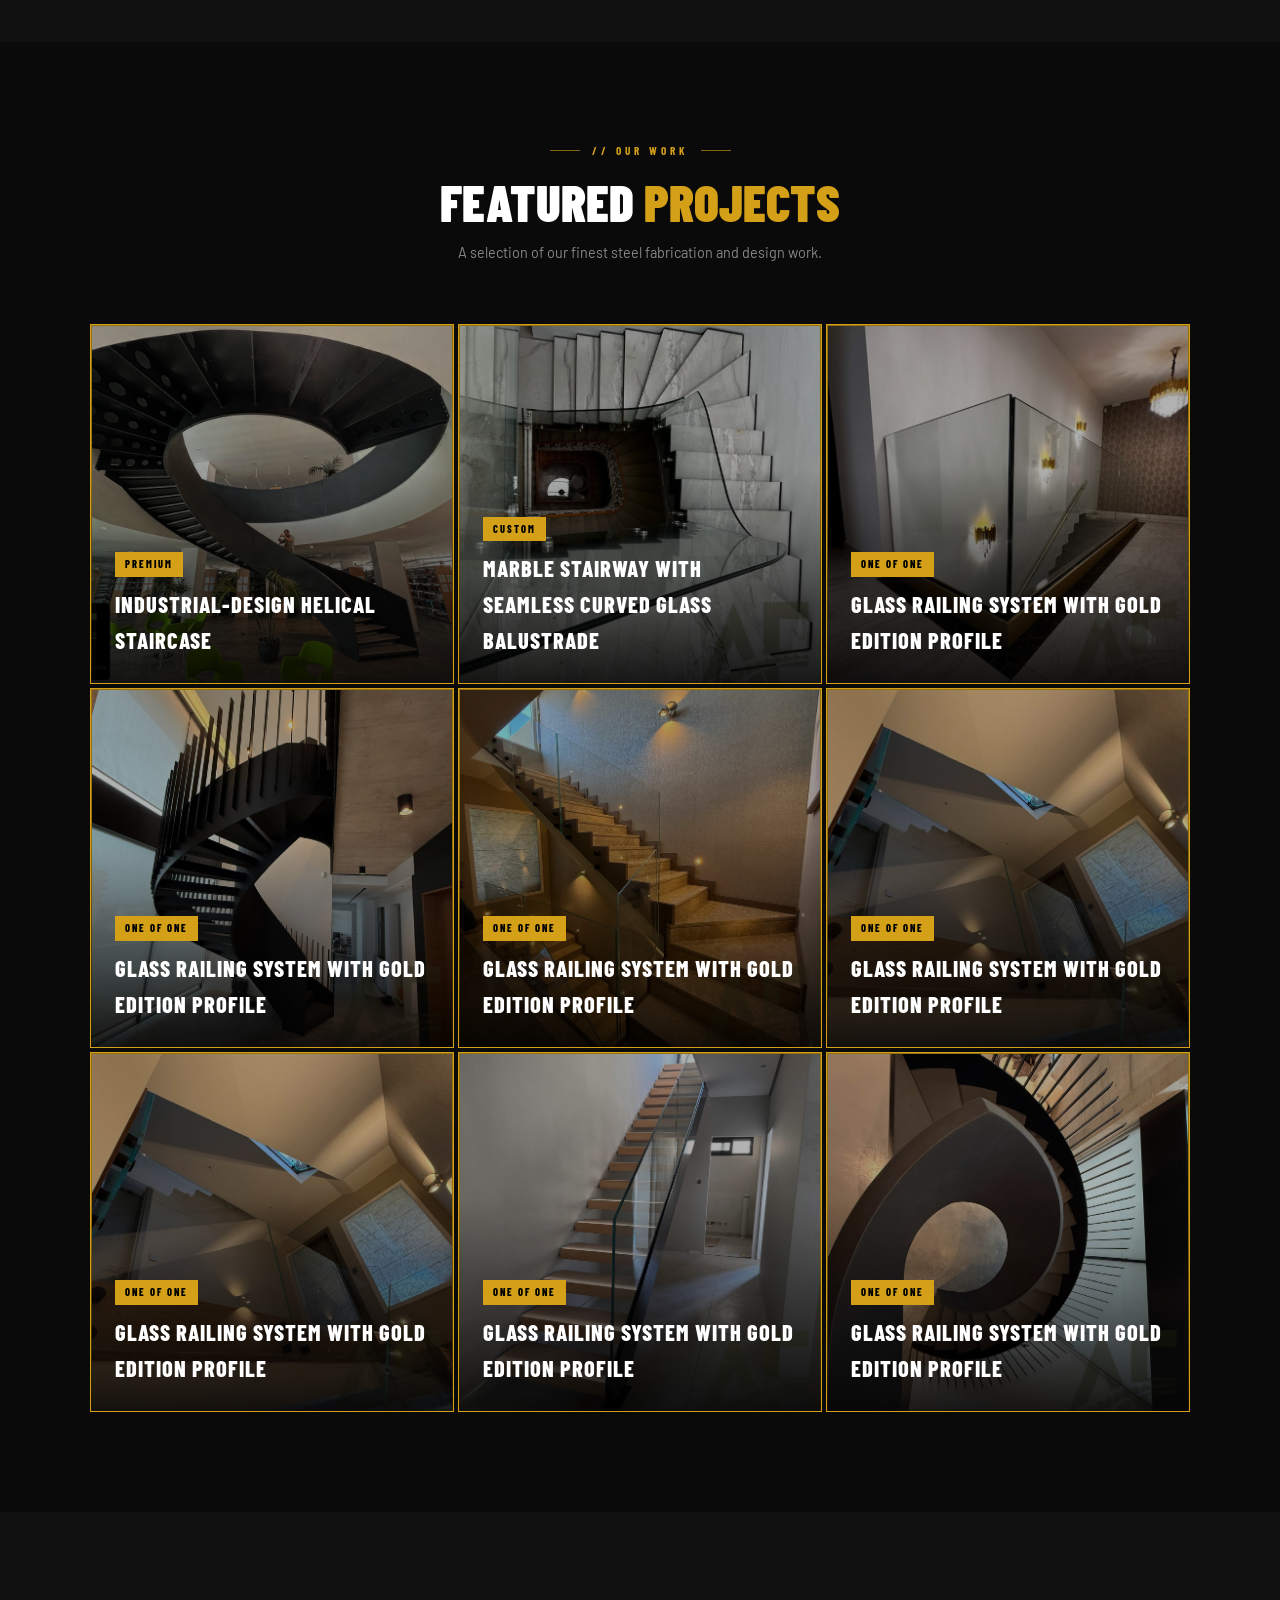
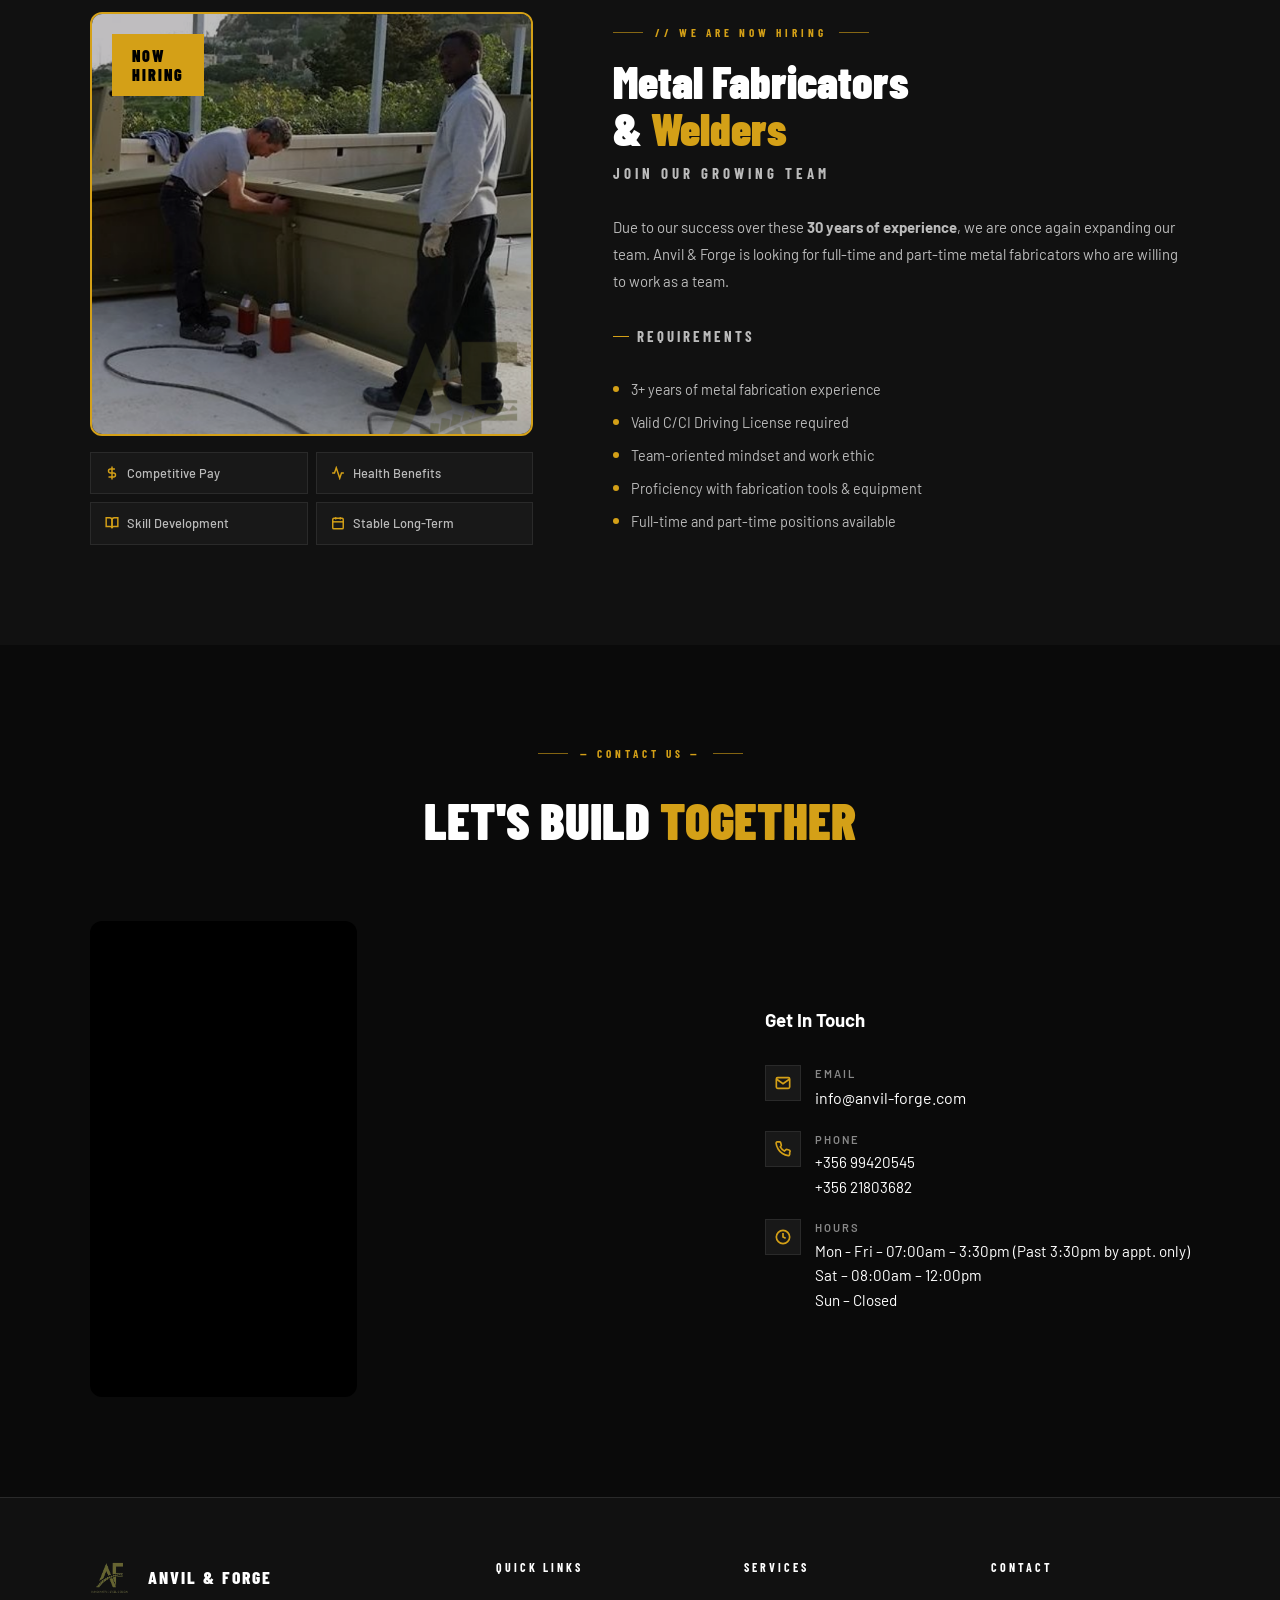
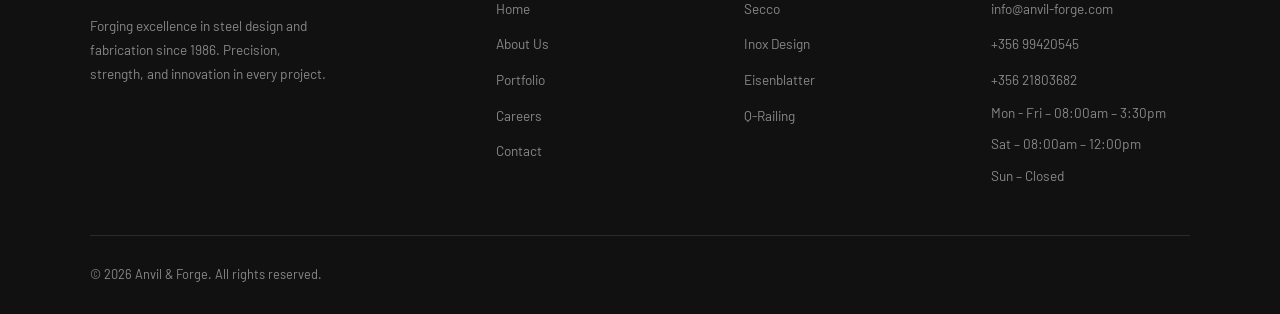
==== commit de323724: "Modificaciones codigo V1" ====
--- a/anvil-forge.html
+++ b/anvil-forge.html
@@ -20,9 +20,8 @@
     <li><a href="#about">About</a></li>
     <li><a href="#portfolio">Portfolio</a></li>
     <li><a href="#careers">Careers</a></li>
-    <li><a href="#contact">Contact</a></li>
   </ul>
-  <a href="#contact" class="btn-quote">Get a Quote</a>
+  <a href="#contact" class="btn-quote">Contact us!</a>
 </nav>
 
 <!-- HERO -->
@@ -58,10 +57,14 @@
 <section class="about" id="about">
   <div class="about-inner">
     <div class="about-left">
-      <div class="about-years">35</div>
       <p class="about-label">Unique Artwork</p>
       <div class="about-img-wrap">
-        <img src="images/projects/5.jpg" alt="Steel fabrication workshop"/>
+      
+        <video class ="about-video" autoplay muted loop playsinline>
+          <source src="images/projects/16.mp4" type="video/mp4">
+        </video>
+
+
         <div class="about-est-badge">2020 Project </div>
       </div>
     </div>
@@ -100,14 +103,14 @@
     <div class="port-card">
       <div class="port-card-inner">
         <div class="port-front">
-          <img src="images/projects/1.jpg" alt="Industrial Structures"/>
+          <img src="images/waterwemark/1.jpg" alt="Industrial Structures"/>
           <div class="port-overlay">
             <span class="port-tag">Premium</span>
             <div class="port-title">Industrial-Design Helical Staircase</div>
           </div>
         </div>
         <div class="port-back">
-          <img class="port-back-bg" src="images/projects/1.jpg" alt=""/>
+          <img class="port-back-bg" src="images/waterwemark/1.jpg" alt=""/>
           <span class="port-back-tag">Premium</span>
           <div class="port-back-line"></div>
           <div class="port-back-title">Helical Staircase</div>
@@ -119,14 +122,14 @@
     <div class="port-card">
       <div class="port-card-inner">
         <div class="port-front">
-          <img src="images/projects/2.jpg" alt="Custom Metalwork"/>
+          <img src="images/waterwemark/2.png" alt="Custom Metalwork"/>
           <div class="port-overlay">
             <span class="port-tag">Custom</span>
             <div class="port-title">Marble Stairway with Seamless Curved Glass Balustrade</div>
           </div>
         </div>
         <div class="port-back">
-          <img class="port-back-bg" src="images/projects/2.jpg" alt=""/>
+          <img class="port-back-bg" src="images/waterwemark/2.png" alt=""/>
           <span class="port-back-tag">Custom</span>
           <div class="port-back-line"></div>
           <div class="port-back-title">Marble Stairway</div>
@@ -138,71 +141,128 @@
     <div class="port-card">
       <div class="port-card-inner">
         <div class="port-front">
-          <img src="images/projects/3.jpg" alt="Architectural Steel"/>
-          <div class="port-overlay">
-            <span class="port-tag">One of one</span>
-            <div class="port-title">Glass Railing System with Gold Edition Profile</div>
-          </div>
-        </div>
-        <div class="port-back">
-          <img class="port-back-bg" src="images/projects/3.jpg" alt=""/>
-          <span class="port-back-tag">One of one</span>
-          <div class="port-back-line"></div>
-          <div class="port-back-title">Gold Edition Railing</div>
-          <p class="port-back-desc">Exclusive glass railing system featuring a gold edition profile. One of a kind, designed and fabricated in-house.</p>
-        </div>
-      </div>
-    </div>
-
-    <div class="port-card">
-      <div class="port-card-inner">
-        <div class="port-front">
-          <img src="images/projects/7.jpeg" alt="Architectural Steel"/>
-          <div class="port-overlay">
-            <span class="port-tag">One of one</span>
-            <div class="port-title">Glass Railing System with Gold Edition Profile</div>
-          </div>
-        </div>
-        <div class="port-back">
-          <img class="port-back-bg" src="images/projects/7.jpeg" alt=""/>
-          <span class="port-back-tag">One of one</span>
-          <div class="port-back-line"></div>
-          <div class="port-back-title">Gold Edition Railing</div>
-          <p class="port-back-desc">Exclusive glass railing system featuring a gold edition profile. One of a kind, designed and fabricated in-house.</p>
-        </div>
-      </div>
-    </div>
-
-    <div class="port-card">
-      <div class="port-card-inner">
-        <div class="port-front">
-          <img src="images/projects/8.jpeg" alt="Architectural Steel"/>
-          <div class="port-overlay">
-            <span class="port-tag">One of one</span>
-            <div class="port-title">Glass Railing System with Gold Edition Profile</div>
-          </div>
-        </div>
-        <div class="port-back">
-          <img class="port-back-bg" src="images/projects/8.jpeg" alt=""/>
-          <span class="port-back-tag">One of one</span>
-          <div class="port-back-line"></div>
-          <div class="port-back-title">Gold Edition Railing</div>
-          <p class="port-back-desc">Exclusive glass railing system featuring a gold edition profile. One of a kind, designed and fabricated in-house.</p>
-        </div>
-      </div>
-    </div>
-
-    <div class="port-card">
-      <div class="port-card-inner">
-        <div class="port-front">
-          <img src="images/projects/9.jpeg" alt="Architectural Steel"/>
-          <div class="port-overlay">
-            <span class="port-tag">One of one</span>
-            <div class="port-title">Glass Railing System with Gold Edition Profile</div>
-          </div>
-        </div>
-        <div class="port-back">
-          <img class="port-back-bg" src="images/projects/9.jpeg" alt=""/>
+          <img src="images/waterwemark/3.png" alt="Architectural Steel"/>
+          <div class="port-overlay">
+            <span class="port-tag">One of one</span>
+            <div class="port-title">Glass Railing System with Gold Edition Profile</div>
+          </div>
+        </div>
+        <div class="port-back">
+          <img class="port-back-bg" src="images/waterwemark/3.png" alt=""/>
+          <span class="port-back-tag">One of one</span>
+          <div class="port-back-line"></div>
+          <div class="port-back-title">Gold Edition Railing</div>
+          <p class="port-back-desc">Exclusive glass railing system featuring a gold edition profile. One of a kind, designed and fabricated in-house.</p>
+        </div>
+      </div>
+    </div>
+
+    <div class="port-card">
+      <div class="port-card-inner">
+        <div class="port-front">
+          <img src="images/waterwemark/7.png" alt="Architectural Steel"/>
+          <div class="port-overlay">
+            <span class="port-tag">One of one</span>
+            <div class="port-title">Glass Railing System with Gold Edition Profile</div>
+          </div>
+        </div>
+        <div class="port-back">
+          <img class="port-back-bg" src="images/waterwemark/7.png" alt=""/>
+          <span class="port-back-tag">One of one</span>
+          <div class="port-back-line"></div>
+          <div class="port-back-title">Gold Edition Railing</div>
+          <p class="port-back-desc">Exclusive glass railing system featuring a gold edition profile. One of a kind, designed and fabricated in-house.</p>
+        </div>
+      </div>
+    </div>
+
+    <div class="port-card">
+      <div class="port-card-inner">
+        <div class="port-front">
+          <img src="images/waterwemark/8.png" alt="Architectural Steel"/>
+          <div class="port-overlay">
+            <span class="port-tag">One of one</span>
+            <div class="port-title">Glass Railing System with Gold Edition Profile</div>
+          </div>
+        </div>
+        <div class="port-back">
+          <img class="port-back-bg" src="images/waterwemark/8.png" alt=""/>
+          <span class="port-back-tag">One of one</span>
+          <div class="port-back-line"></div>
+          <div class="port-back-title">Gold Edition Railing</div>
+          <p class="port-back-desc">Exclusive glass railing system featuring a gold edition profile. One of a kind, designed and fabricated in-house.</p>
+        </div>
+      </div>
+    </div>
+
+    <div class="port-card">
+      <div class="port-card-inner">
+        <div class="port-front">
+          <img src="images/waterwemark/9.png" alt="Architectural Steel"/>
+          <div class="port-overlay">
+            <span class="port-tag">One of one</span>
+            <div class="port-title">Glass Railing System with Gold Edition Profile</div>
+          </div>
+        </div>
+        <div class="port-back">
+          <img class="port-back-bg" src="images/waterwemark/9.png" alt=""/>
+          <span class="port-back-tag">One of one</span>
+          <div class="port-back-line"></div>
+          <div class="port-back-title">Gold Edition Railing</div>
+          <p class="port-back-desc">Exclusive glass railing system featuring a gold edition profile. One of a kind, designed and fabricated in-house.</p>
+        </div>
+      </div>
+    </div>
+
+    <div class="port-card">
+      <div class="port-card-inner">
+        <div class="port-front">
+          <img src="images/waterwemark/9.png" alt="Architectural Steel"/>
+          <div class="port-overlay">
+            <span class="port-tag">One of one</span>
+            <div class="port-title">Glass Railing System with Gold Edition Profile</div>
+          </div>
+        </div>
+        <div class="port-back">
+          <img class="port-back-bg" src="images/waterwemark/10.png" alt=""/>
+          <span class="port-back-tag">One of one</span>
+          <div class="port-back-line"></div>
+          <div class="port-back-title">Gold Edition Railing</div>
+          <p class="port-back-desc">Exclusive glass railing system featuring a gold edition profile. One of a kind, designed and fabricated in-house.</p>
+        </div>
+      </div>
+    </div>
+
+    <div class="port-card">
+      <div class="port-card-inner">
+        <div class="port-front">
+          <img src="images/waterwemark/11.png" alt="Architectural Steel"/>
+          <div class="port-overlay">
+            <span class="port-tag">One of one</span>
+            <div class="port-title">Glass Railing System with Gold Edition Profile</div>
+          </div>
+        </div>
+        <div class="port-back">
+          <img class="port-back-bg" src="images/waterwemark/11.png" alt=""/>
+          <span class="port-back-tag">One of one</span>
+          <div class="port-back-line"></div>
+          <div class="port-back-title">Gold Edition Railing</div>
+          <p class="port-back-desc">Exclusive glass railing system featuring a gold edition profile. One of a kind, designed and fabricated in-house.</p>
+        </div>
+      </div>
+    </div>
+
+    <div class="port-card">
+      <div class="port-card-inner">
+        <div class="port-front">
+          <img src="images/waterwemark/14.png" alt="Architectural Steel"/>
+          <div class="port-overlay">
+            <span class="port-tag">One of one</span>
+            <div class="port-title">Glass Railing System with Gold Edition Profile</div>
+          </div>
+        </div>
+        <div class="port-back">
+          <img class="port-back-bg" src="images/waterwemark/14.png" alt=""/>
           <span class="port-back-tag">One of one</span>
           <div class="port-back-line"></div>
           <div class="port-back-title">Gold Edition Railing</div>
@@ -220,7 +280,7 @@
     <div>
       <div class="careers-img-wrap">
         <div class="now-hiring-badge">Now<br>Hiring</div>
-        <img src="images/projects/4.jpg" alt="Welding"/>
+        <img src="images/waterwemark/4.png" alt="Welding"/>
       </div>
       <div class="careers-perks">
         <div class="perk">
@@ -335,7 +395,7 @@
         <img src="images/anvil_pfp.png" alt="Logo" style="height: 40px; width: auto; vertical-align: middle; margin-right: 8px;">
         Anvil &amp; Forge
       </a>
-      <p>Forging excellence in steel design and fabrication since 1995. Precision, strength, and innovation in every project.</p>
+      <p>Forging excellence in steel design and fabrication since 1986. Precision, strength, and innovation in every project.</p>
     </div>
     <div class="footer-col">
       <h4>Quick Links</h4>
@@ -370,7 +430,6 @@
   </div>
   <div class="footer-bottom">
     <p>© 2026 Anvil &amp; Forge. All rights reserved.</p>
-    <p style="color:var(--gray); font-size:.75rem;">Precision. Strength. Innovation.</p>
   </div>
 </footer>
 
--- a/styles.css
+++ b/styles.css
@@ -24,64 +24,66 @@
       overflow-x: hidden;
     }
 
-    /* ── NAV ── */
-    nav {
-      position: fixed;
-      top: 0; left: 0; right: 0;
-      z-index: 100;
-      display: flex;
-      align-items: center;
-      justify-content: space-between;
-      padding: 18px 60px;
-      background: rgba(10,10,10,0.92);
-      backdrop-filter: blur(12px);
-      border-bottom: 1px solid var(--border);
-    }
-    .nav-logo {
-      display: flex;
-      align-items: center;
-      gap: 10px;
-      font-family: 'Barlow Condensed', sans-serif;
-      font-weight: 800;
-      font-size: 1.1rem;
-      letter-spacing: 2px;
-      text-transform: uppercase;
-      color: var(--white);
-      text-decoration: none;
-    }
-    .nav-logo svg { color: var(--gold); }
-    .nav-links {
-      display: flex;
-      align-items: center;
-      gap: 36px;
-      list-style: none;
-    }
-    .nav-links a {
-      font-family: 'Barlow Condensed', sans-serif;
-      font-size: 0.85rem;
-      font-weight: 600;
-      letter-spacing: 2px;
-      text-transform: uppercase;
-      color: var(--gray-light);
-      text-decoration: none;
-      transition: color .2s;
-    }
-    .nav-links a:hover { color: var(--gold); }
-    .btn-quote {
-      background: var(--gold);
-      color: #000;
-      font-family: 'Barlow Condensed', sans-serif;
-      font-weight: 800;
-      font-size: 0.8rem;
-      letter-spacing: 2px;
-      text-transform: uppercase;
-      padding: 10px 22px;
-      border: none;
-      cursor: pointer;
-      text-decoration: none;
-      transition: background .2s, transform .15s;
-    }
-    .btn-quote:hover { background: var(--gold-light); transform: translateY(-1px); }
+   /* ── NAV ── */
+nav {
+  position: fixed;
+  top: 0; left: 0; right: 0;
+  z-index: 100;
+  display: grid;
+  grid-template-columns: 1fr auto 1fr;
+  align-items: center;
+  padding: 18px 60px;
+  background: rgba(10,10,10,0.92);
+  backdrop-filter: blur(12px);
+  border-bottom: 1px solid var(--border);
+}
+.nav-logo {
+  display: flex;
+  align-items: center;
+  gap: 10px;
+  font-family: 'Barlow Condensed', sans-serif;
+  font-weight: 800;
+  font-size: 1.1rem;
+  letter-spacing: 2px;
+  text-transform: uppercase;
+  color: var(--white);
+  text-decoration: none;
+}
+.nav-logo svg { color: var(--gold); }
+.nav-links {
+  display: flex;
+  align-items: center;
+  gap: 36px;
+  list-style: none;
+  justify-self: center;
+}
+.nav-links a {
+  font-family: 'Barlow Condensed', sans-serif;
+  font-size: 0.85rem;
+  font-weight: 600;
+  letter-spacing: 2px;
+  text-transform: uppercase;
+  color: var(--gray-light);
+  text-decoration: none;
+  transition: color .2s;
+}
+.nav-links a:hover { color: var(--gold); }
+.btn-quote {
+  justify-self: end;
+  background: var(--gold);
+  color: #000;
+  font-family: 'Barlow Condensed', sans-serif;
+  font-weight: 800;
+  font-size: 0.8rem;
+  letter-spacing: 2px;
+  text-transform: uppercase;
+  padding: 10px 22px;
+  border: none;
+  cursor: pointer;
+  text-decoration: none;
+  transition: background .2s, transform .15s;
+}
+.btn-quote:hover { background: var(--gold-light); transform: translateY(-1px); }
 
     /* ── HERO ── */
     .hero {
@@ -261,6 +263,18 @@
       top: -20px;
       left: -10px;
     }
+
+    .about-video {
+      width: 100%;
+      max-width: 600px;
+      height: 500px;
+      object-fit: cover;
+      border-radius: 2rem;
+      border: 2px solid var(--gold-light);
+      display: block;
+      filter: grayscale(10%);
+    }
+    
     .about-label {
       font-family: 'Barlow Condensed', sans-serif;
       font-size: 1rem;
@@ -269,6 +283,8 @@
       text-transform: uppercase;
       color: var(--gold);
       position: relative;
+      top: 5px;
+      left: 30px;
       z-index: 1;
     }
     .about-img-wrap {
@@ -552,6 +568,7 @@
       display: block;
       filter: brightness(.75);
     }
+
     .careers-perks {
       display: grid;
       grid-template-columns: 1fr 1fr;
@@ -617,6 +634,28 @@
       border-radius: 50%;
       flex-shrink: 0;
     }
+
+
+    /* ── NOW HIRING HOVER ── */
+    .careers-img-wrap {
+      overflow: hidden;
+      border-radius: 12px;
+      border: 2px solid var(--gold);
+      transition: box-shadow 0.8s ease;
+    }
+
+    .careers-img-wrap:hover {
+      box-shadow: 0 0 20px rgba(212, 160, 23, 0.4);
+    }
+
+    .careers-img-wrap img {
+      transition: transform 0.8s ease;
+    }
+
+    .careers-img-wrap:hover img {
+      transform: scale(1.03) rotate(0.5deg);
+    }
+
 
     /* ── CONTACT ── */
     .contact { background: var(--bg); }
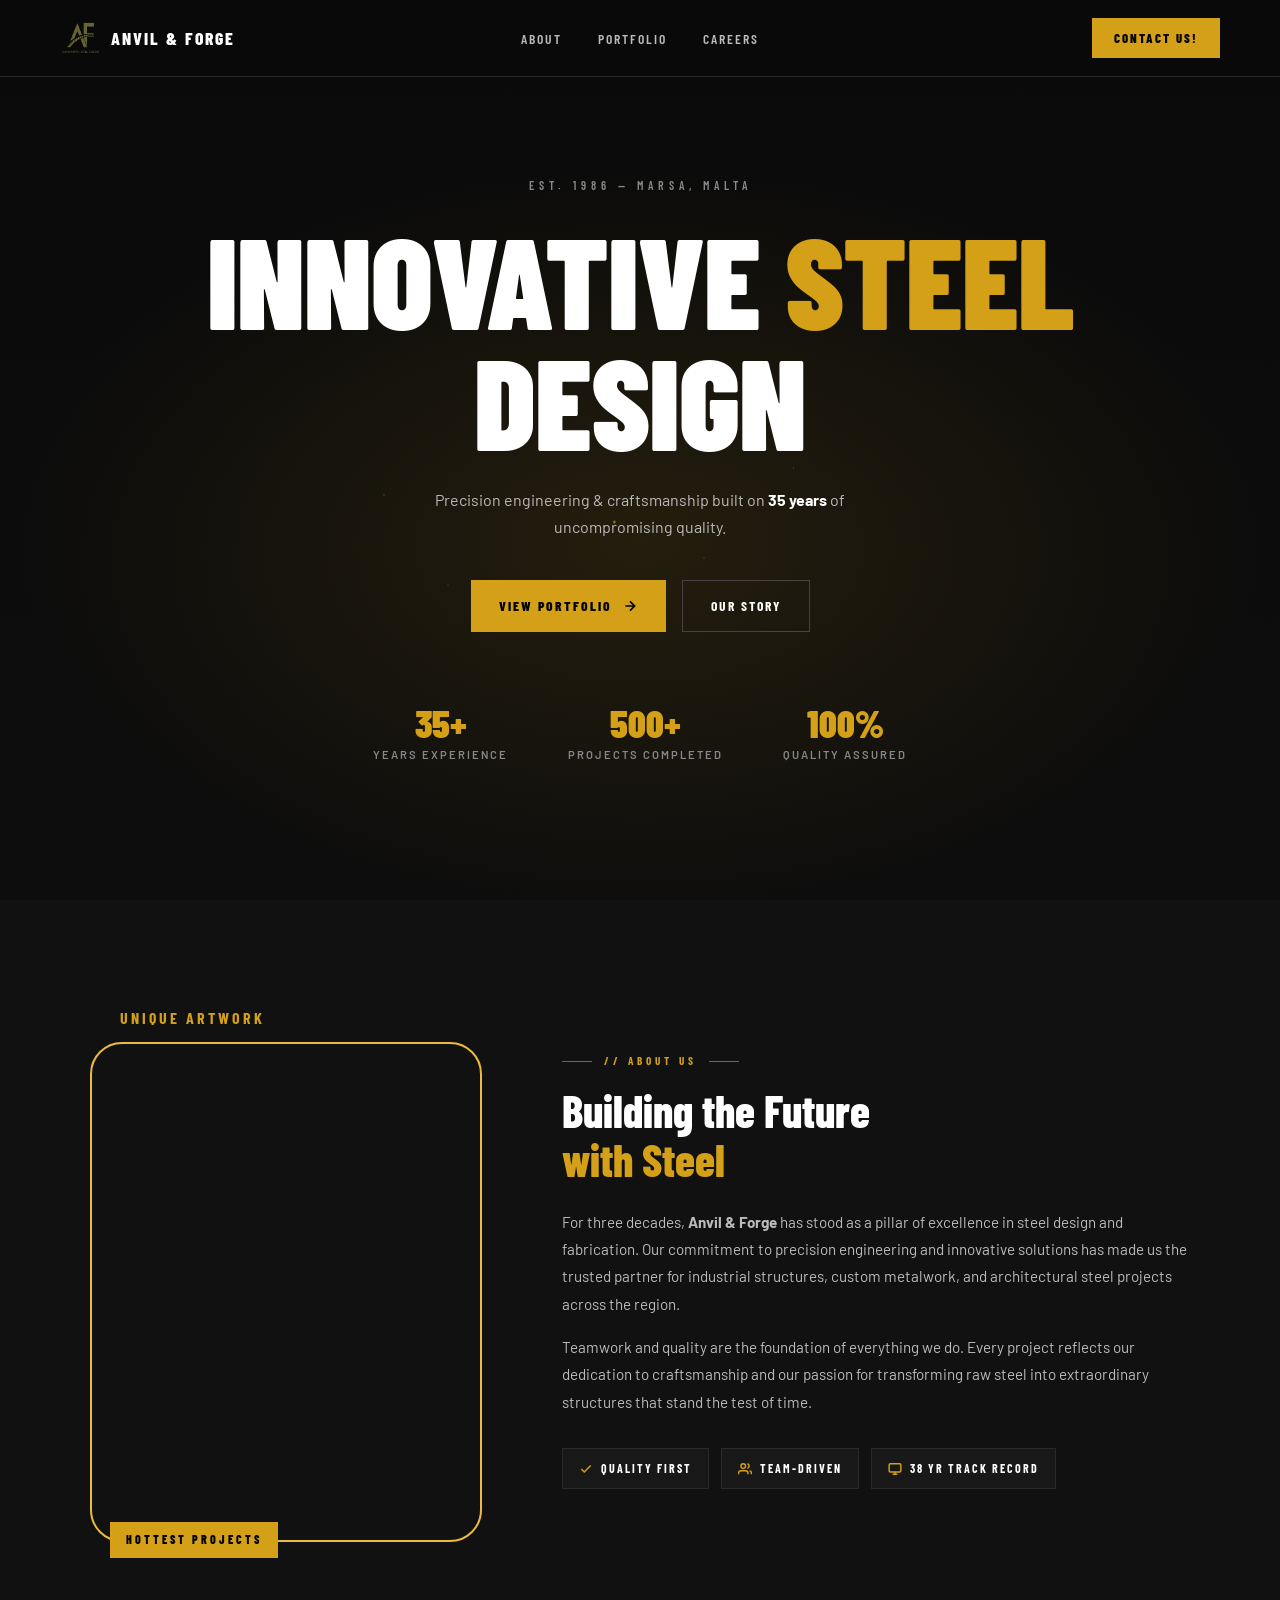
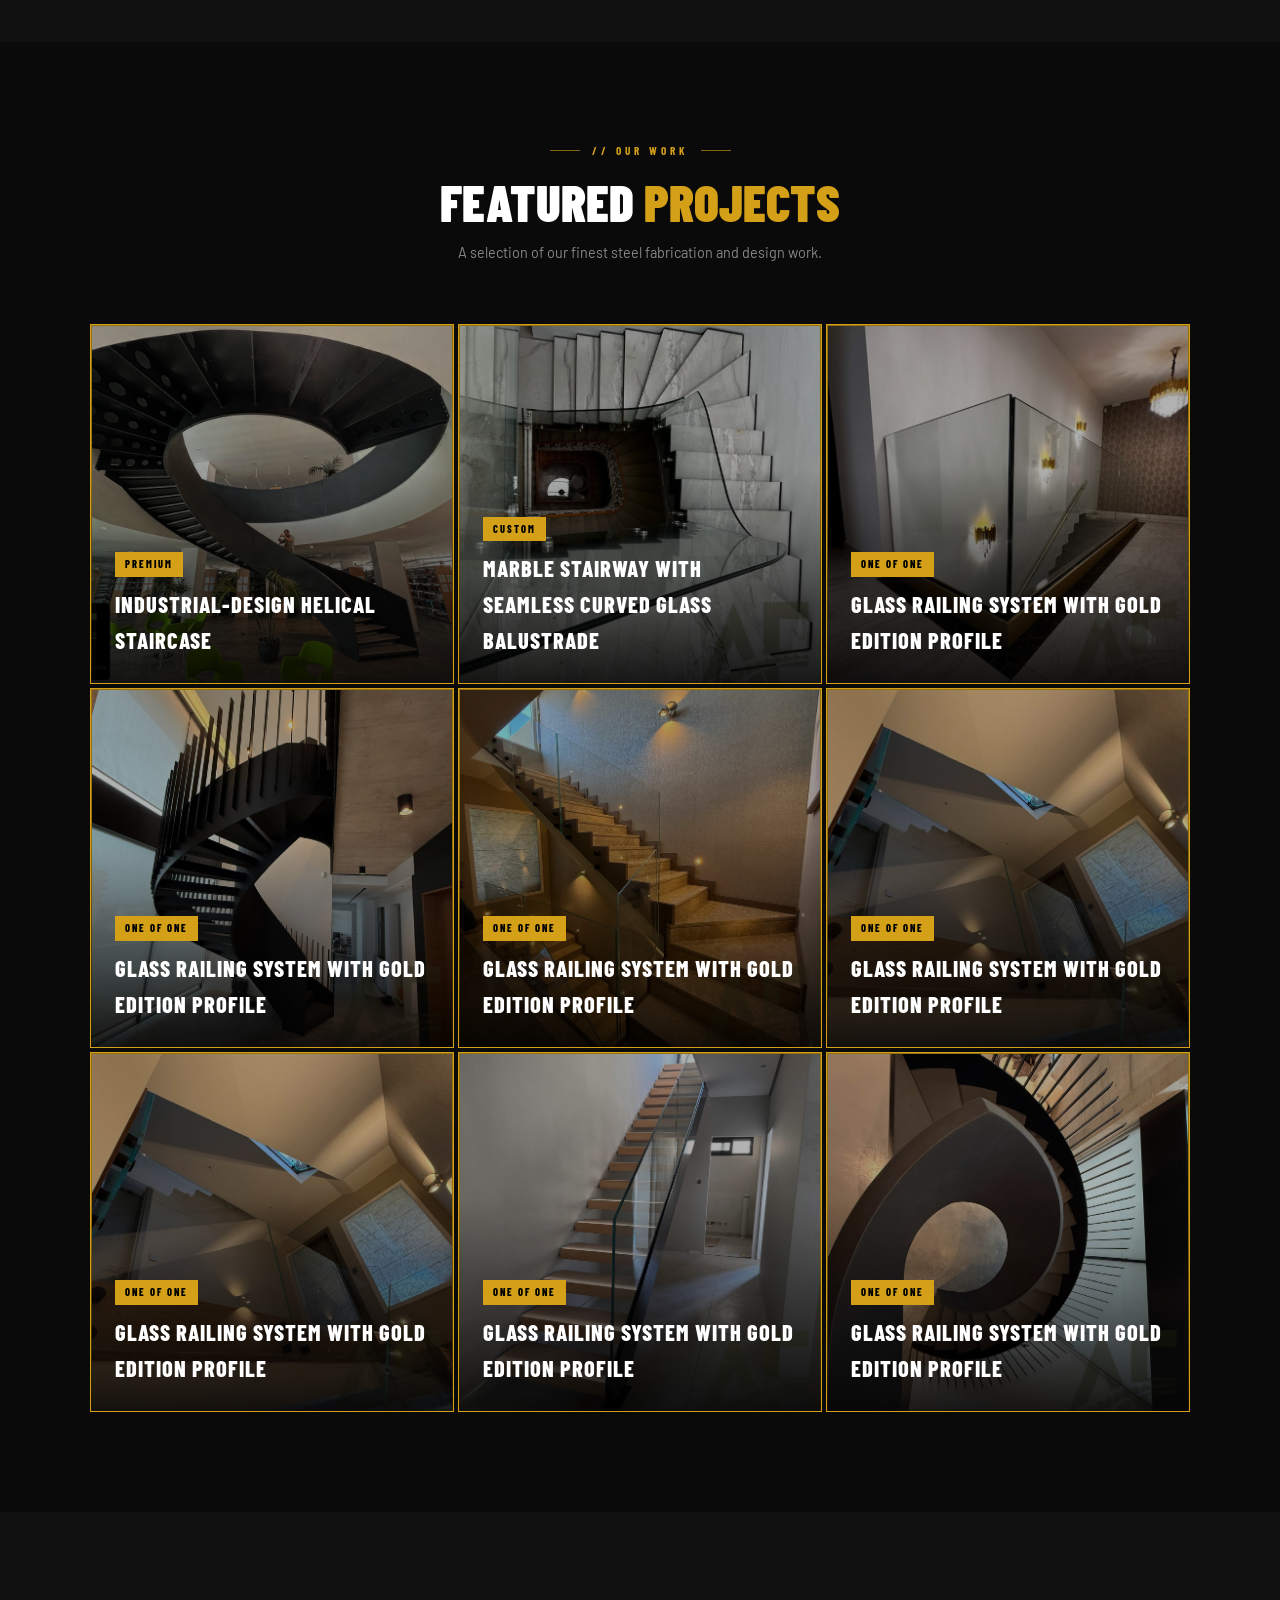
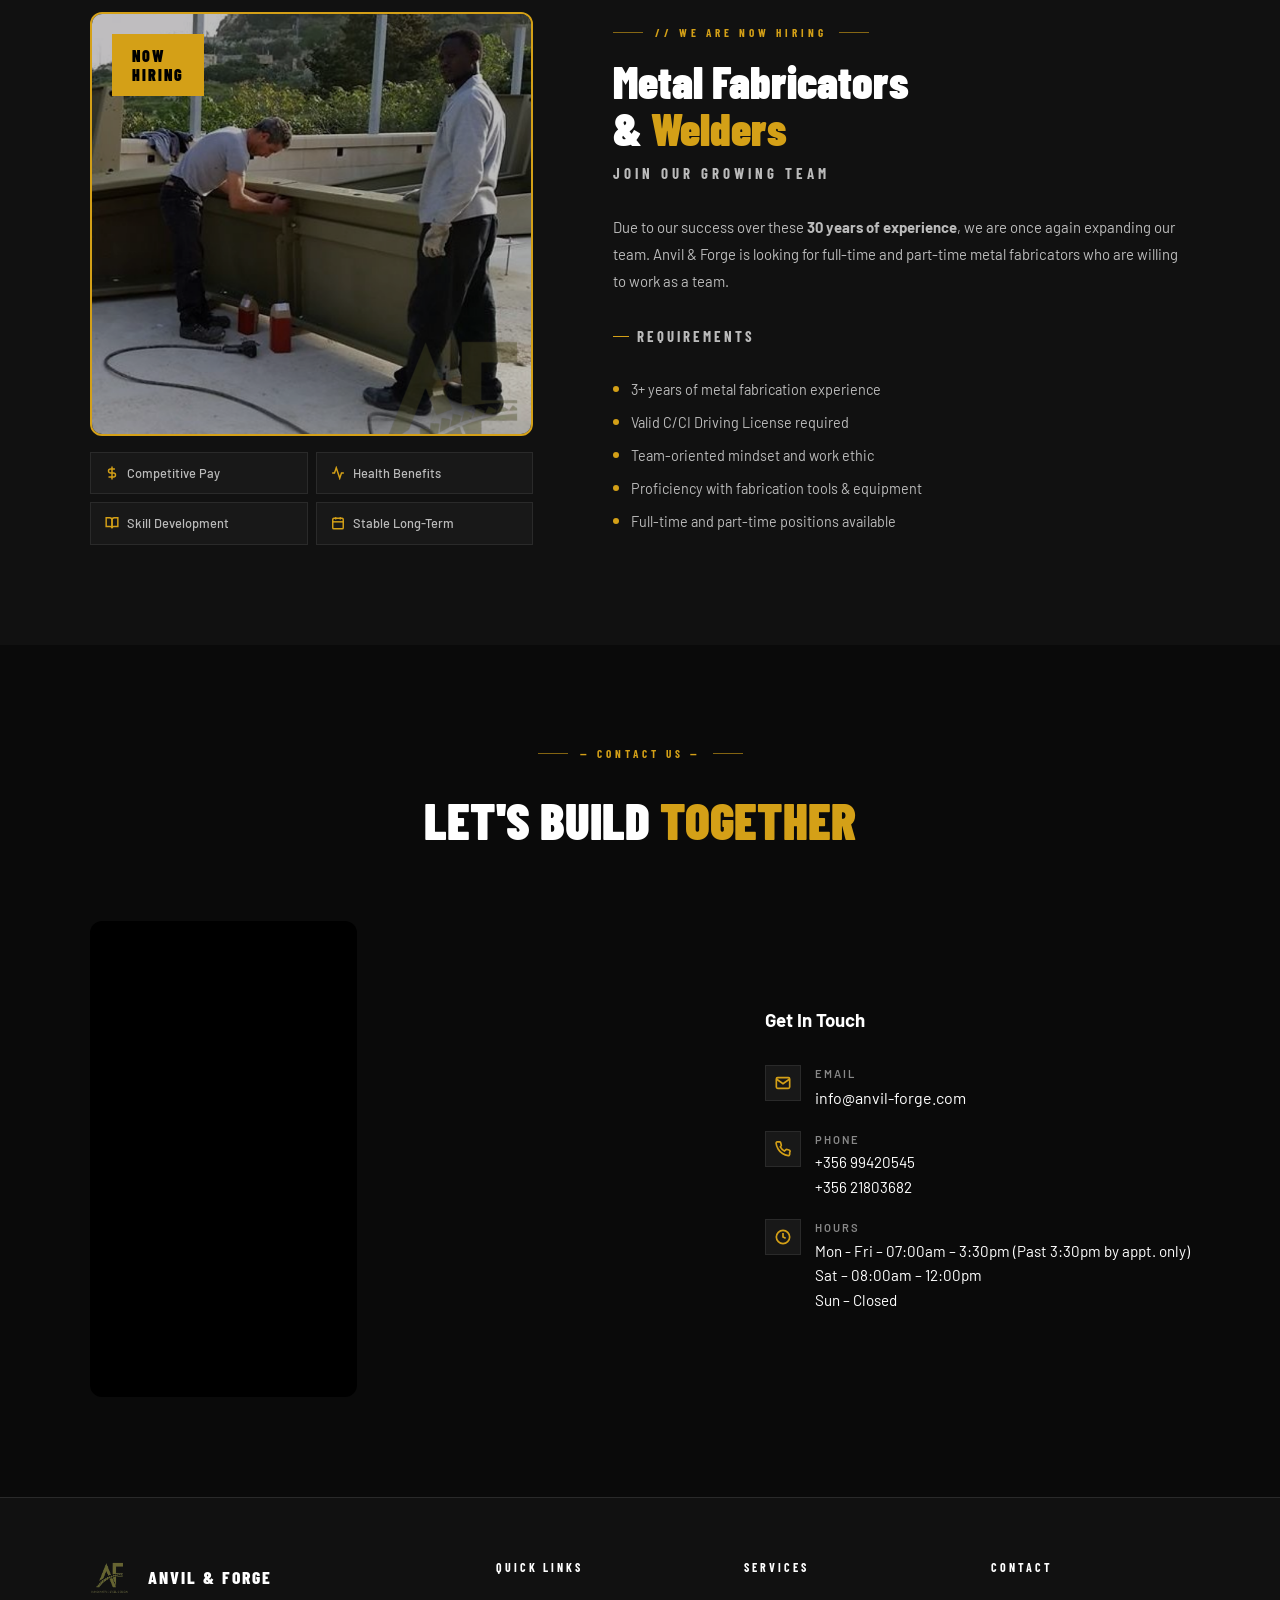
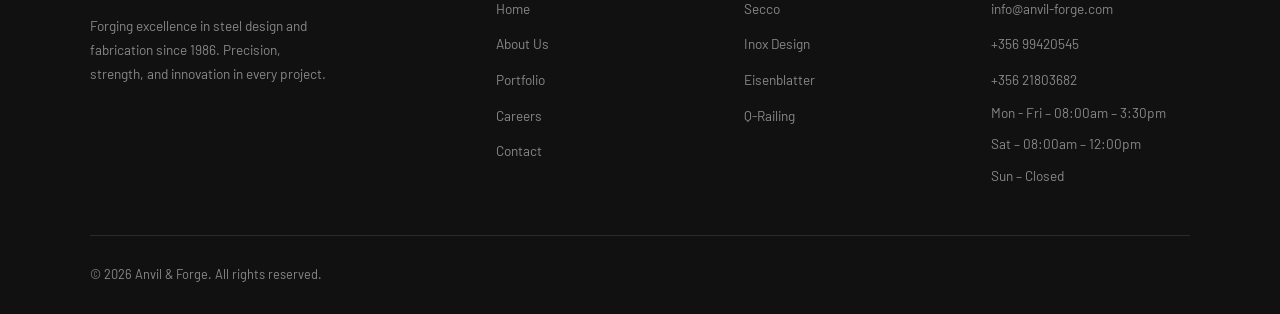
==== commit 317fc1e0: "Favicon svg" ====
--- a/anvil-forge.html
+++ b/anvil-forge.html
@@ -6,7 +6,7 @@
   <title>Anvil & Forge</title>
   <link href="https://fonts.googleapis.com/css2?family=Barlow+Condensed:wght@400;600;700;800;900&family=Barlow:wght@300;400;500;600&display=swap" rel="stylesheet"/>
   <link rel="stylesheet" href="styles.css">
-   <link rel="icon" type="image/png" href="images/logo2.png"> 
+   <link rel="icon" type="image/png" href="images/logo2.svg"> 
 </head>
 <body>
 
@@ -65,7 +65,7 @@
         </video>
 
 
-        <div class="about-est-badge">2020 Project </div>
+        <div class="about-est-badge">Hottest Projects</div>
       </div>
     </div>
     <div class="about-right">
